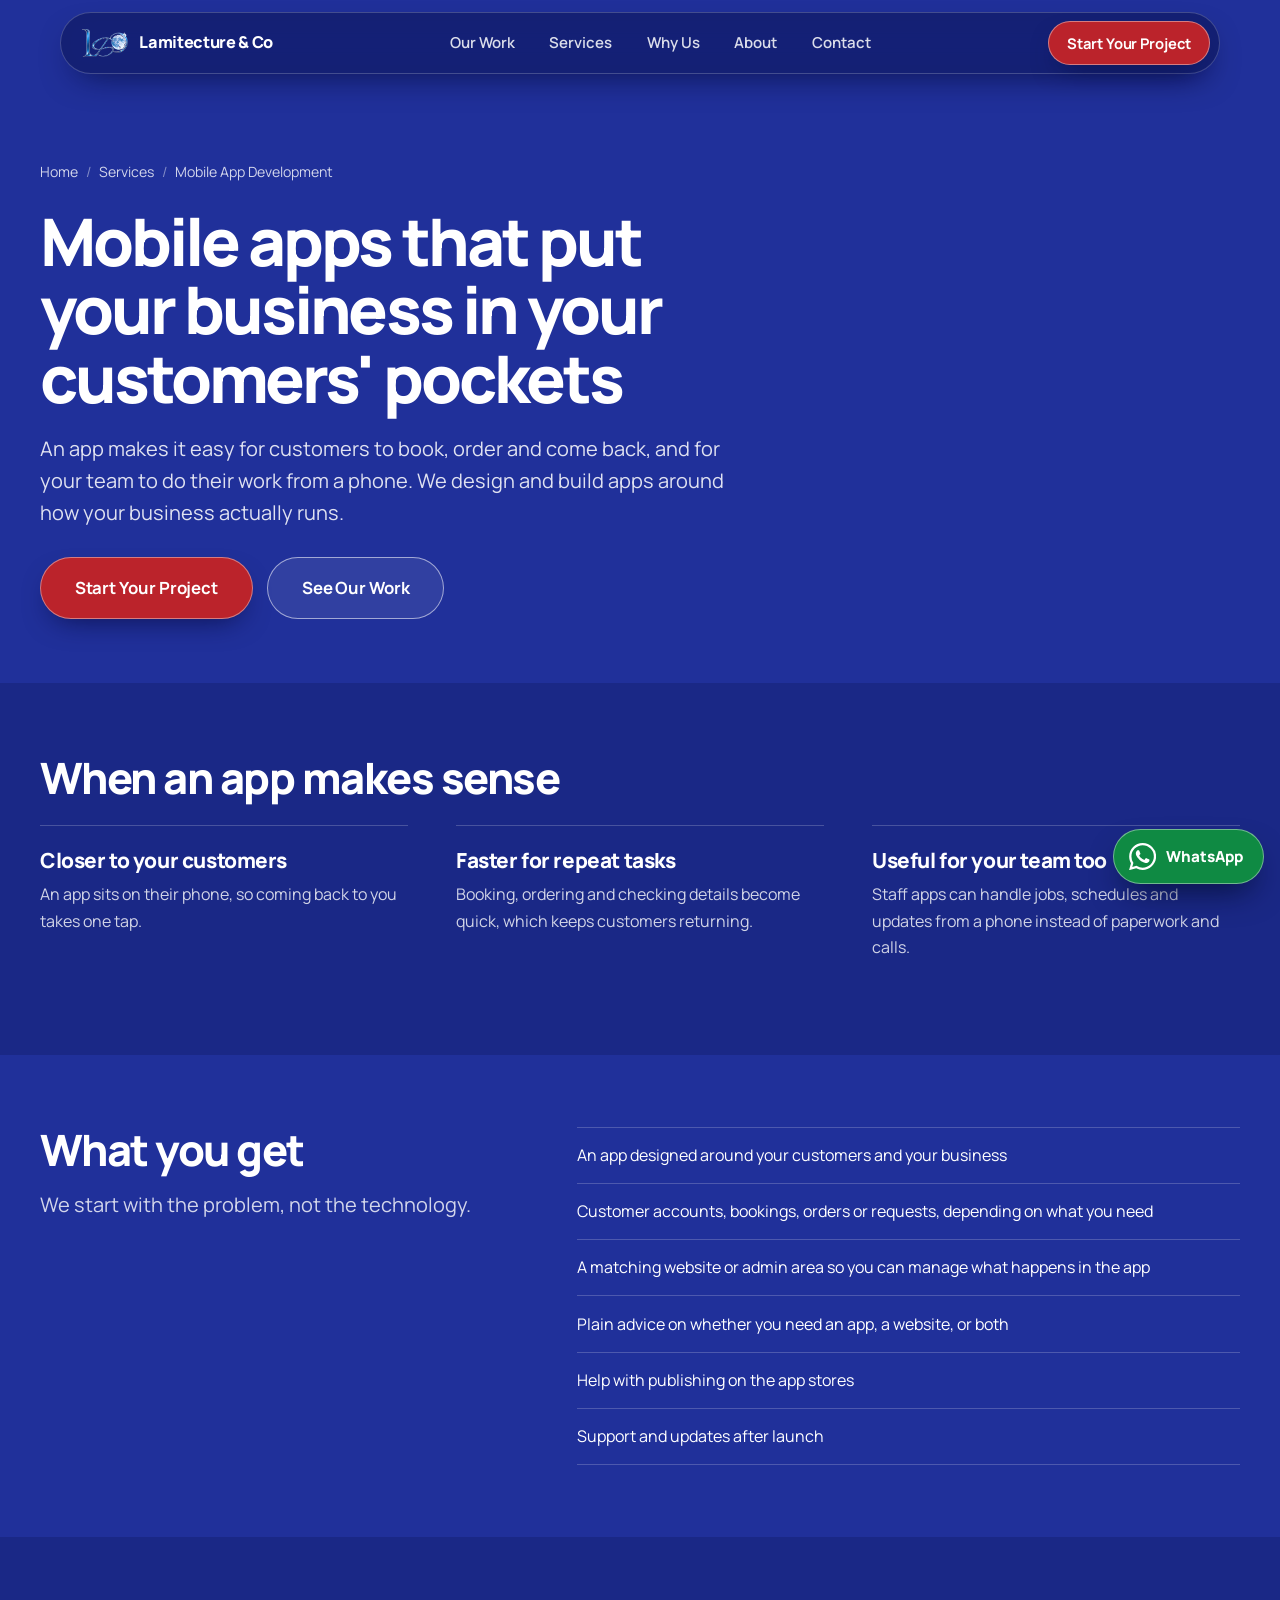
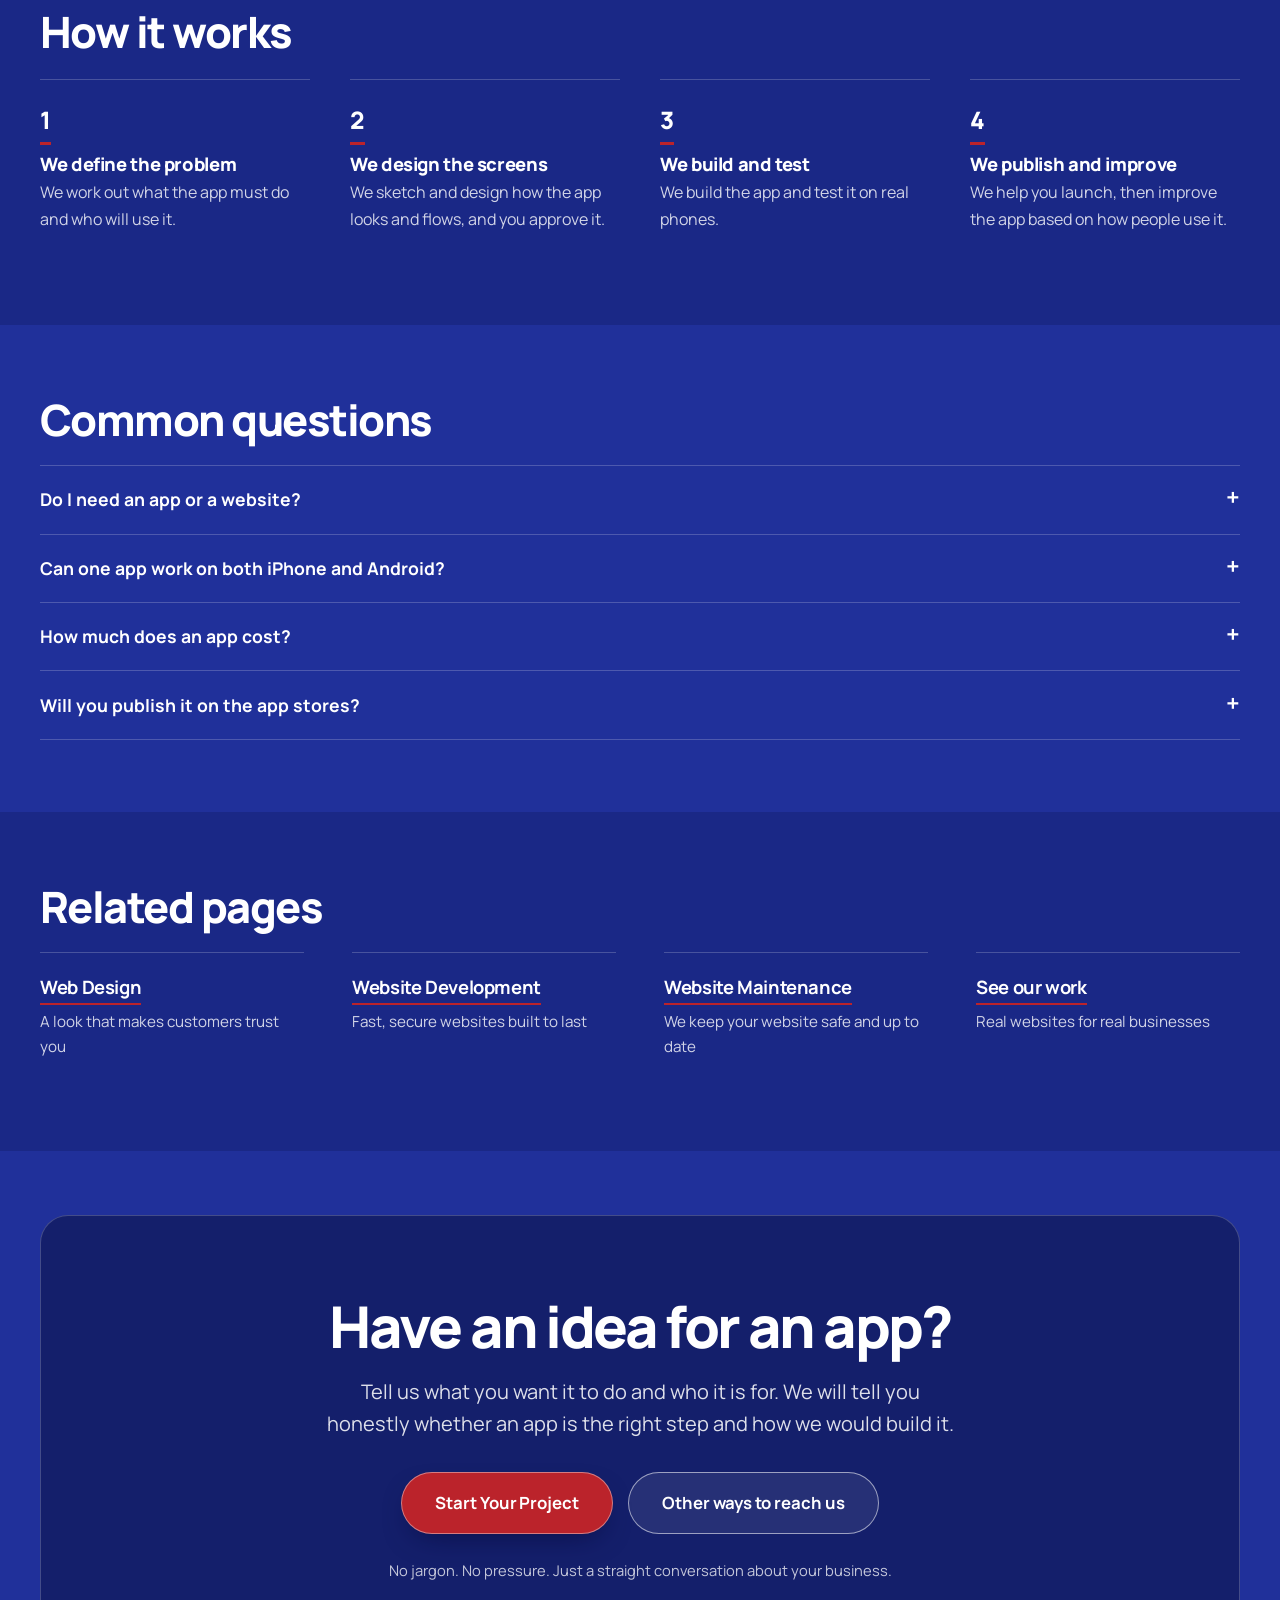
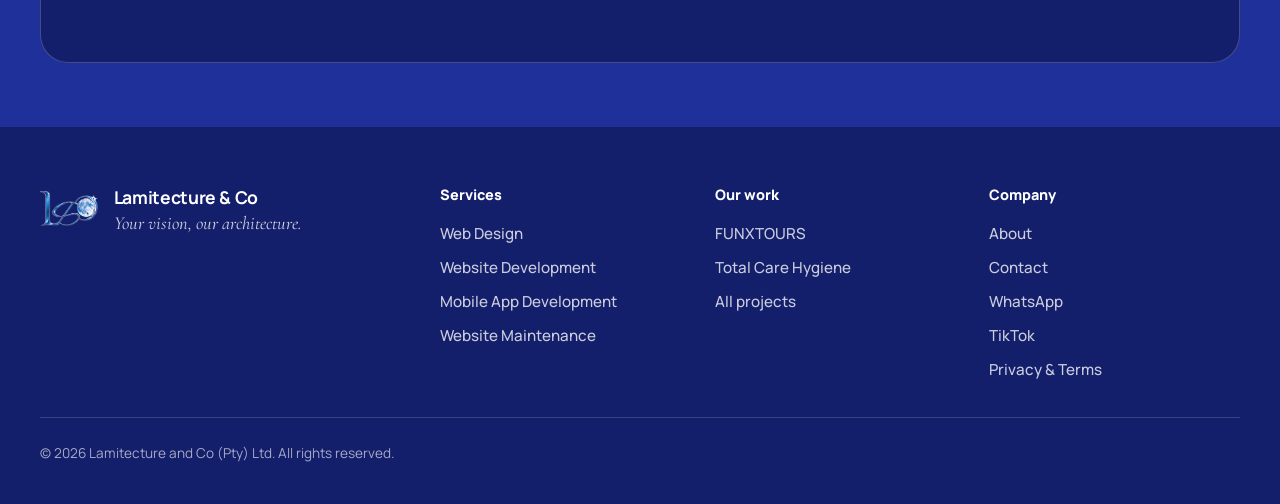
==== services/mobile-app-development/index.html @ 2bd648cc "Add files via upload" ====
<!DOCTYPE html>
<html lang="en-ZA">
<head>
<meta charset="UTF-8">
<meta name="viewport" content="width=device-width, initial-scale=1, viewport-fit=cover">
<title>Mobile App Development in South Africa | Lamitecture &amp; Co</title>
<meta name="description" content="Mobile app development for South African businesses. Apps for bookings, orders, customer accounts and staff tools, built around your business.">
<link rel="canonical" href="https://lamitecture.co.za/services/mobile-app-development/">
<meta name="theme-color" content="#20309A">
<meta property="og:type" content="website">
<meta property="og:site_name" content="Lamitecture &amp; Co">
<meta property="og:locale" content="en_ZA">
<meta property="og:title" content="Mobile App Development in South Africa | Lamitecture &amp; Co">
<meta property="og:description" content="Mobile app development for South African businesses. Apps for bookings, orders, customer accounts and staff tools, built around your business.">
<meta property="og:url" content="https://lamitecture.co.za/services/mobile-app-development/">
<meta property="og:image" content="https://lamitecture.co.za/assets/img/og.jpg">
<meta property="og:image:width" content="1200">
<meta property="og:image:height" content="630">
<meta name="twitter:card" content="summary_large_image">
<meta name="twitter:title" content="Mobile App Development in South Africa | Lamitecture &amp; Co">
<meta name="twitter:description" content="Mobile app development for South African businesses. Apps for bookings, orders, customer accounts and staff tools, built around your business.">
<meta name="twitter:image" content="https://lamitecture.co.za/assets/img/og.jpg">
<link rel="icon" href="/favicon.ico">
<link rel="icon" type="image/png" sizes="32x32" href="/assets/img/icons/favicon-32x32.png">
<link rel="icon" type="image/png" sizes="16x16" href="/assets/img/icons/favicon-16x16.png">
<link rel="apple-touch-icon" sizes="180x180" href="/assets/img/icons/apple-touch-icon.png">
<link rel="preconnect" href="https://fonts.googleapis.com">
<link rel="preconnect" href="https://fonts.gstatic.com" crossorigin>
<link href="https://fonts.googleapis.com/css2?family=Manrope:wght@400;500;600;700;800&family=Cormorant+Garamond:ital,wght@1,500;1,600&display=swap" rel="stylesheet">
<link rel="stylesheet" href="/assets/css/main.css">
<link rel="stylesheet" href="/assets/css/home.css">
<link rel="stylesheet" href="/assets/css/mockups.css">
<link rel="stylesheet" href="/assets/css/pages.css">
<script type="application/ld+json">
{
  "@context": "https://schema.org",
  "@graph": [
    {
      "@type": "Service",
      "name": "Mobile App Development",
      "serviceType": "Mobile App Development",
      "description": "Mobile app development for South African businesses. Apps for bookings, orders, customer accounts and staff tools, built around your business.",
      "provider": {
        "@type": "ProfessionalService",
        "name": "Lamitecture & Co",
        "url": "https://lamitecture.co.za/"
      },
      "areaServed": {
        "@type": "Country",
        "name": "South Africa"
      },
      "url": "https://lamitecture.co.za/services/mobile-app-development/"
    },
    {
      "@type": "BreadcrumbList",
      "itemListElement": [
        {
          "@type": "ListItem",
          "position": 1,
          "name": "Home",
          "item": "https://lamitecture.co.za/"
        },
        {
          "@type": "ListItem",
          "position": 2,
          "name": "Services",
          "item": "https://lamitecture.co.za/#services"
        },
        {
          "@type": "ListItem",
          "position": 3,
          "name": "Mobile App Development",
          "item": "https://lamitecture.co.za/services/mobile-app-development/"
        }
      ]
    }
  ]
}
</script>
</head>
<body>
<a class="skip" href="#main">Skip to content</a>
<header class="nav" id="nav">
  <a class="brand" href="/" aria-label="Lamitecture &amp; Co, home">
    <img src="/assets/img/logo-mark-96.png" alt="" width="46" height="28">
    <span>Lamitecture &amp; Co</span>
  </a>
  <nav class="nav-links" aria-label="Main">
    <a href="/#work">Our Work</a>
    <a href="/#services">Services</a>
    <a href="/#why">Why Us</a>
    <a href="/#about">About</a>
    <a href="/#contact">Contact</a>
  </nav>
  <a class="btn btn-red btn-sm nav-cta" href="/#contact">Start Your Project</a>
  <button class="burger" id="burger" type="button" aria-label="Open menu" aria-expanded="false" aria-controls="menu"><span></span><span></span></button>
  <div class="menu" id="menu">
    <a href="/#work">Our Work</a>
    <a href="/#services">Services</a>
    <a href="/#why">Why Us</a>
    <a href="/#about">About</a>
    <a href="/#contact">Contact</a>
    <a class="btn btn-red" href="/#contact">Start Your Project</a>
  </div>
</header>
<main id="main">
<section class="phero">
  <div class="wrap">
    <nav class="crumbs" aria-label="Breadcrumb"><ol><li><a href="/">Home</a></li><li><a href="/#services">Services</a></li><li aria-current="page">Mobile App Development</li></ol></nav>
    <h1>Mobile apps that put your business in your customers' pockets</h1>
    <p class="lede">An app makes it easy for customers to book, order and come back, and for your team to do their work from a phone. We design and build apps around how your business actually runs.</p>
    <div class="phero-cta">
      <a class="btn btn-red btn-lg" href="mailto:info@lamitecture.co.za?subject=Start%20a%20project%20with%20Lamitecture%20%26%20Co&amp;body=Hi%20Lamitecture%20%26%20Co%2C%0A%0AMy%20business%20is%3A%0A%0AWhat%20I%20need%3A%0A%0A">Start Your Project</a>
      <a class="btn btn-glass btn-lg" href="/#work">See Our Work</a>
    </div>
    
  </div>
</section>

<section class="psec" aria-labelledby="why-title">
  <div class="wrap">
    <h2 id="why-title">When an app makes sense</h2>
    <div class="pgrid3"><div class="pcard"><h3>Closer to your customers</h3><p>An app sits on their phone, so coming back to you takes one tap.</p></div><div class="pcard"><h3>Faster for repeat tasks</h3><p>Booking, ordering and checking details become quick, which keeps customers returning.</p></div><div class="pcard"><h3>Useful for your team too</h3><p>Staff apps can handle jobs, schedules and updates from a phone instead of paperwork and calls.</p></div></div>
  </div>
</section>

<section class="psec" aria-labelledby="get-title">
  <div class="wrap split">
    <div>
      <h2 id="get-title">What you get</h2>
      <p class="lede">We start with the problem, not the technology.</p>
    </div>
    <ul class="checks"><li>An app designed around your customers and your business</li><li>Customer accounts, bookings, orders or requests, depending on what you need</li><li>A matching website or admin area so you can manage what happens in the app</li><li>Plain advice on whether you need an app, a website, or both</li><li>Help with publishing on the app stores</li><li>Support and updates after launch</li></ul>
  </div>
</section>

<section class="psec" aria-labelledby="steps-title">
  <div class="wrap">
    <h2 id="steps-title">How it works</h2>
    <ol class="steps"><li><h3>We define the problem</h3><p>We work out what the app must do and who will use it.</p></li><li><h3>We design the screens</h3><p>We sketch and design how the app looks and flows, and you approve it.</p></li><li><h3>We build and test</h3><p>We build the app and test it on real phones.</p></li><li><h3>We publish and improve</h3><p>We help you launch, then improve the app based on how people use it.</p></li></ol>
  </div>
</section>

<section class="psec" aria-labelledby="faq-title">
  <div class="wrap">
    <h2 id="faq-title">Common questions</h2>
    <div class="faq"><details><summary>Do I need an app or a website?</summary><p>Many businesses do very well with a website alone. An app makes sense when customers use you often, such as booking or ordering, or when your team needs a tool in their hands. We will tell you honestly which one you need.</p></details><details><summary>Can one app work on both iPhone and Android?</summary><p>In many cases yes. We recommend the best approach for your situation before we start.</p></details><details><summary>How much does an app cost?</summary><p>It depends on what the app does. We give you a clear quote after we understand your idea, and we can start with a smaller first version.</p></details><details><summary>Will you publish it on the app stores?</summary><p>We guide you through it. Store accounts and review rules take some care, and we help you through each step.</p></details></div>
  </div>
</section>
<section class="psec" aria-labelledby="related-title">
  <div class="wrap">
    <h2 id="related-title">Related pages</h2>
    <div class="related"><a href="/services/web-design/"><strong>Web Design</strong><span>A look that makes customers trust you</span></a><a href="/services/website-development/"><strong>Website Development</strong><span>Fast, secure websites built to last</span></a><a href="/services/website-maintenance/"><strong>Website Maintenance</strong><span>We keep your website safe and up to date</span></a><a href="/#work"><strong>See our work</strong><span>Real websites for real businesses</span></a></div>
  </div>
</section>
<section class="section cta" aria-labelledby="cta-title">
  <div class="wrap">
    <div class="cta-panel">
      <h2 id="cta-title">Have an idea for an app?</h2>
      <p class="lede">Tell us what you want it to do and who it is for. We will tell you honestly whether an app is the right step and how we would build it.</p>
      <div class="cta-buttons">
        <a class="btn btn-red btn-lg" href="mailto:info@lamitecture.co.za?subject=Start%20a%20project%20with%20Lamitecture%20%26%20Co&amp;body=Hi%20Lamitecture%20%26%20Co%2C%0A%0AMy%20business%20is%3A%0A%0AWhat%20I%20need%3A%0A%0A">Start Your Project</a>
        <a class="btn btn-glass btn-lg" href="/#contact">Other ways to reach us</a>
      </div>
      <p class="cta-note">No jargon. No pressure. Just a straight conversation about your business.</p>
    </div>
  </div>
</section>
</main>
<footer class="footer">
  <div class="wrap footer-grid">
    <div class="footer-brand">
      <img src="/assets/img/logo-mark-96.png" alt="" width="58" height="35">
      <div>
        <strong>Lamitecture &amp; Co</strong>
        <p>Your vision, our architecture.</p>
      </div>
    </div>
    <nav class="footer-col" aria-label="Services">
      <p class="footer-h">Services</p>
      <a href="/services/web-design/">Web Design</a>
      <a href="/services/website-development/">Website Development</a>
      <a href="/services/mobile-app-development/">Mobile App Development</a>
      <a href="/services/website-maintenance/">Website Maintenance</a>
    </nav>
    <nav class="footer-col" aria-label="Our work">
      <p class="footer-h">Our work</p>
      <a href="/work/funxtours/">FUNXTOURS</a>
      <a href="/work/total-care-hygiene/">Total Care Hygiene</a>
      <a href="/#work">All projects</a>
    </nav>
    <nav class="footer-col" aria-label="Company">
      <p class="footer-h">Company</p>
      <a href="/#about">About</a>
      <a href="/#contact">Contact</a>
      <a href="https://wa.me/HonestMakhubela" target="_blank" rel="noopener noreferrer">WhatsApp</a>
      <a href="https://www.tiktok.com/@lamitectureandco" target="_blank" rel="noopener noreferrer">TikTok</a>
      <a href="/legal.html">Privacy &amp; Terms</a>
    </nav>
    <p class="footer-legal">&copy; <span id="year">2026</span> Lamitecture and Co (Pty) Ltd. All rights reserved.</p>
  </div>
</footer>
<a class="wa-float" href="https://wa.me/HonestMakhubela" target="_blank" rel="noopener noreferrer" aria-label="Chat with us on WhatsApp (opens in a new tab)"><svg viewBox="0 0 24 24" aria-hidden="true" focusable="false"><path d="M17.472 14.382c-.297-.149-1.758-.867-2.03-.967-.273-.099-.471-.148-.67.15-.197.297-.767.966-.94 1.164-.173.199-.347.223-.644.075-.297-.15-1.255-.463-2.39-1.475-.883-.788-1.48-1.761-1.653-2.059-.173-.297-.018-.458.13-.606.134-.133.298-.347.446-.52.149-.174.198-.298.298-.497.099-.198.05-.371-.025-.52-.075-.149-.669-1.612-.916-2.207-.242-.579-.487-.5-.669-.51-.173-.008-.371-.01-.57-.01-.198 0-.52.074-.792.372-.272.297-1.04 1.016-1.04 2.479 0 1.462 1.065 2.875 1.213 3.074.149.198 2.096 3.2 5.077 4.487.709.306 1.262.489 1.694.625.712.227 1.36.195 1.871.118.571-.085 1.758-.719 2.006-1.413.248-.694.248-1.289.173-1.413-.074-.124-.272-.198-.57-.347m-5.421 7.403h-.004a9.87 9.87 0 01-5.031-1.378l-.361-.214-3.741.982.998-3.648-.235-.374a9.86 9.86 0 01-1.51-5.26c.001-5.45 4.436-9.884 9.888-9.884 2.64 0 5.122 1.03 6.988 2.898a9.825 9.825 0 012.893 6.994c-.003 5.45-4.437 9.884-9.885 9.884m8.413-18.297A11.815 11.815 0 0012.05 0C5.495 0 .16 5.335.157 11.892c0 2.096.547 4.142 1.588 5.945L.057 24l6.305-1.654a11.882 11.882 0 005.683 1.448h.005c6.554 0 11.89-5.335 11.893-11.893a11.821 11.821 0 00-3.48-8.413Z"/></svg><span>WhatsApp</span></a>
<script src="/assets/js/main.js" defer></script>
</body>
</html>
---- assets/css/main.css ----
/* ==========================================================
   Lamitecture & Co  |  global styles
   Palette: royal blue background, white text, tomato red accent
   Tokens, base, navigation, buttons, footer, WhatsApp button
   ========================================================== */
:root{
  --royal:#20309A;
  --royal-2:#2d41b8;
  --royal-deep:#141f6b;
  --royal-ink:#0c1347;
  --bg:#20309A;
  --bg-2:#1a2886;
  --card:rgba(255,255,255,.08);
  --card-2:rgba(255,255,255,.13);
  --tomato:#BB232B;
  --tomato-deep:#98191f;
  --white:#ffffff;
  --text:#ffffff;
  --muted:rgba(255,255,255,.8);
  --line:rgba(255,255,255,.2);
  --line-2:rgba(255,255,255,.4);
  --on-blue:rgba(255,255,255,.86);
  --whatsapp:#0f8a43;
  --font:'Manrope',system-ui,-apple-system,'Segoe UI',Roboto,'Helvetica Neue',Arial,sans-serif;
  --serif:'Cormorant Garamond',Georgia,'Times New Roman',serif;
  --ease:cubic-bezier(.2,.7,.2,1);
  --sy:0;
  --tilt:0;
}

*,*::before,*::after{box-sizing:border-box;margin:0;padding:0}
html{scroll-behavior:smooth;-webkit-text-size-adjust:100%;scroll-padding-top:5.5rem;background:var(--bg)}
body{
  font-family:var(--font);
  font-size:1rem;
  line-height:1.65;
  color:var(--text);
  background:var(--bg);
  -webkit-font-smoothing:antialiased;
  -moz-osx-font-smoothing:grayscale;
  overflow-x:hidden;
  min-height:100vh;
}
img,svg{display:block;max-width:100%}
a{color:inherit;text-decoration:none}
ul{list-style:none}
button{font:inherit;color:inherit;background:none;border:0;cursor:pointer}
::selection{background:var(--tomato);color:#fff}

:focus-visible{outline:3px solid #fff;outline-offset:3px;border-radius:6px}

.wrap{width:min(1200px,calc(100% - 2.5rem));margin-inline:auto}
.visually-hidden{position:absolute!important;width:1px;height:1px;overflow:hidden;clip:rect(0 0 0 0);white-space:nowrap}
.skip{position:fixed;left:1rem;top:-4rem;z-index:100;background:#fff;color:var(--royal);padding:.7rem 1.1rem;border-radius:999px;font-weight:700;transition:top .2s}
.skip:focus{top:1rem}

/* ---------- type ---------- */
h1,h2,h3{font-weight:800;letter-spacing:-.035em;line-height:1.06;color:#fff}
h2{font-size:clamp(2rem,4.8vw,3.5rem)}
h3{font-size:1.3rem;letter-spacing:-.02em;line-height:1.2}
.lede{color:var(--muted);font-size:clamp(1.05rem,1.6vw,1.25rem);line-height:1.6}

/* ---------- buttons ---------- */
.btn{
  display:inline-flex;align-items:center;justify-content:center;gap:.6rem;
  min-height:3.1rem;padding:.85rem 1.7rem;
  border-radius:999px;font-weight:700;font-size:1rem;letter-spacing:-.005em;
  white-space:nowrap;border:1.5px solid transparent;
  transition:transform .3s var(--ease),box-shadow .3s var(--ease),background .3s,border-color .3s,color .3s;
}
.btn svg{width:1.05em;height:1.05em;stroke:currentColor;fill:none;stroke-width:2;stroke-linecap:round;stroke-linejoin:round}
/* the one action we want: tomato red, with a light edge so it stands out on blue */
.btn-red{background:var(--tomato);color:#fff;border-color:rgba(255,255,255,.4);box-shadow:0 12px 28px -12px rgba(6,10,60,.8)}
.btn-red:hover{background:var(--tomato-deep);border-color:#fff;transform:translateY(-2px);box-shadow:0 18px 34px -12px rgba(6,10,60,.9)}
/* white buttons */
.btn-blue,.btn-light{background:#fff;color:var(--royal);box-shadow:0 12px 28px -14px rgba(6,10,60,.8)}
.btn-blue:hover,.btn-light:hover{background:#e9edff;transform:translateY(-2px);box-shadow:0 18px 34px -14px rgba(6,10,60,.9)}
/* outline */
.btn-glass{background:rgba(255,255,255,.08);border-color:rgba(255,255,255,.55);color:#fff}
.btn-glass:hover{transform:translateY(-2px);background:rgba(255,255,255,.18);border-color:#fff}
.btn-sm{min-height:2.55rem;padding:.55rem 1.15rem;font-size:.92rem}
.btn-lg{min-height:3.5rem;padding:1rem 2.1rem;font-size:1.05rem}

/* ---------- navigation ---------- */
.nav{
  position:fixed;top:.75rem;left:50%;transform:translateX(-50%);z-index:60;
  width:min(1160px,calc(100% - 1.25rem));
  display:flex;align-items:center;justify-content:space-between;gap:1rem;
  padding:.45rem .5rem .45rem 1rem;
  border-radius:999px;
  background:rgba(20,31,107,.88);
  border:1px solid var(--line);
  -webkit-backdrop-filter:blur(16px) saturate(140%);backdrop-filter:blur(16px) saturate(140%);
  box-shadow:0 14px 34px -16px rgba(4,8,50,.85);
  transition:background .35s,border-color .35s;
}
.nav.scrolled{background:rgba(12,19,71,.95);border-color:var(--line-2)}
.brand{display:flex;align-items:center;gap:.7rem;font-weight:800;letter-spacing:-.02em;font-size:1.02rem;white-space:nowrap;color:#fff}
.brand img{height:28px;width:auto}
.nav-links{display:none}
.nav-cta{display:none}

.burger{width:2.7rem;height:2.7rem;border-radius:999px;position:relative;background:var(--card-2);border:1px solid var(--line)}
.burger span{position:absolute;left:.95rem;right:.95rem;height:2px;border-radius:2px;background:#fff;transition:transform .3s var(--ease),top .3s var(--ease)}
.burger span:nth-child(1){top:1.05rem}
.burger span:nth-child(2){top:1.58rem}
.burger[aria-expanded="true"] span:nth-child(1){top:1.32rem;transform:rotate(45deg)}
.burger[aria-expanded="true"] span:nth-child(2){top:1.32rem;transform:rotate(-45deg)}

.menu{
  position:absolute;top:calc(100% + .6rem);left:0;right:0;
  display:flex;flex-direction:column;gap:.25rem;padding:.75rem;
  border-radius:28px;
  background:rgba(12,19,71,.97);
  border:1px solid var(--line-2);
  box-shadow:0 24px 50px -18px rgba(4,8,50,.9);
  opacity:0;visibility:hidden;transform:translateY(-8px) scale(.98);
  transition:opacity .25s,transform .3s var(--ease),visibility .25s;
}
.menu.open{opacity:1;visibility:visible;transform:none}
.menu a:not(.btn){padding:.95rem 1.1rem;border-radius:16px;font-weight:600;font-size:1.05rem;color:#fff}
.menu a:not(.btn):hover{background:var(--card-2)}
.menu .btn{margin-top:.4rem}

@media (min-width:900px){
  .nav{padding:.5rem .55rem .5rem 1.3rem}
  .nav-links{display:flex;gap:.25rem;align-items:center}
  .nav-links a{padding:.5rem .95rem;border-radius:999px;font-weight:600;font-size:.94rem;color:rgba(255,255,255,.85);transition:color .2s,background .2s}
  .nav-links a:hover{color:#fff;background:var(--card-2)}
  .nav-cta{display:inline-flex}
  .burger,.menu{display:none}
}

/* ---------- footer ---------- */
.footer{padding:3.5rem 0 2.5rem;background:var(--royal-deep);color:#fff}
.footer-grid{display:grid;gap:2.2rem 1.5rem;grid-template-columns:1fr 1fr}
.footer-brand{grid-column:1 / -1;display:flex;align-items:center;gap:1rem}
.footer-brand img{height:35px;width:auto}
.footer-brand strong{display:block;font-size:1.1rem;letter-spacing:-.02em;color:#fff}
.footer-brand p{color:rgba(255,255,255,.8);font-family:var(--serif);font-style:italic;font-size:1.15rem;line-height:1.2}
.footer-col{display:flex;flex-direction:column;gap:.55rem}
.footer-h{font-weight:800;font-size:.9rem;color:#fff;margin-bottom:.35rem}
.footer-col a{color:rgba(255,255,255,.78);font-size:.95rem;font-weight:500;transition:color .2s}
.footer-col a:hover{color:#fff;text-decoration:underline;text-decoration-color:var(--tomato);text-decoration-thickness:2px;text-underline-offset:4px}
.footer-legal{grid-column:1 / -1;color:rgba(255,255,255,.62);font-size:.85rem;padding-top:1.5rem;border-top:1px solid rgba(255,255,255,.16)}
@media (min-width:860px){
  .footer-grid{grid-template-columns:1.5fr 1fr 1fr 1fr;align-items:start}
  .footer-brand{grid-column:auto}
}

/* ---------- floating WhatsApp button ---------- */
.wa-float{
  position:fixed;right:1rem;bottom:1rem;z-index:70;
  display:inline-flex;align-items:center;gap:.6rem;
  padding:.8rem;border-radius:999px;
  background:var(--whatsapp);color:#fff;font-weight:800;font-size:.95rem;
  border:1.5px solid rgba(255,255,255,.4);
  box-shadow:0 16px 32px -10px rgba(2,10,40,.75);
  transition:transform .3s var(--ease),box-shadow .3s var(--ease);
}
.wa-float:hover{transform:translateY(-3px);box-shadow:0 22px 38px -10px rgba(2,10,40,.85)}
.wa-float svg{width:1.7rem;height:1.7rem;fill:currentColor}
.wa-float span{display:none}
@media (min-width:640px){
  .wa-float{padding:.8rem 1.25rem .8rem .95rem}
  .wa-float span{display:inline}
}

/* ---------- reduced motion ---------- */
@media (prefers-reduced-motion:reduce){
  html{scroll-behavior:auto}
  *,*::before,*::after{animation:none!important;transition:none!important}
}
---- assets/css/home.css ----
/* ==========================================================
   Lamitecture & Co  |  homepage
   Plain and simple: royal blue, white text, red for the main action
   ========================================================== */

.section{position:relative;padding-block:clamp(3.5rem,9vw,6.5rem)}
.section-head{max-width:46rem;margin:0 auto clamp(2rem,5vw,3.5rem);text-align:center}
.section-head h2{margin-bottom:1rem}

/* ---------- hero ---------- */
.hero{padding:clamp(8rem,14vw,11rem) 0 clamp(3.5rem,8vw,6rem);text-align:center}
.hero-inner{max-width:60rem}
.hero h1{font-size:clamp(2.5rem,7vw,5.2rem);line-height:1.02;letter-spacing:-.05em;text-wrap:balance}
.hero-sub{max-width:40rem;margin:1.5rem auto 0;font-size:clamp(1.08rem,1.9vw,1.35rem);color:var(--on-blue);line-height:1.55}
.hero-cta{display:flex;flex-wrap:wrap;gap:.9rem;justify-content:center;margin-top:2.2rem}
.hero-cta .btn{min-height:3.4rem;padding-inline:2rem}
.hero-note{margin-top:1.3rem;font-size:.93rem;color:rgba(255,255,255,.78)}

/* ---------- businesses we have worked with ---------- */
.trust{padding-block:clamp(2.5rem,6vw,4rem);border-block:1px solid var(--line)}
.trust-title{font-size:clamp(1.05rem,1.8vw,1.25rem);letter-spacing:-.01em;color:var(--muted);font-weight:700;text-align:center;margin-bottom:1.6rem}
.trust-grid{display:grid;gap:1rem;grid-template-columns:1fr;max-width:46rem;margin-inline:auto}
.trust-tile{display:flex;flex-direction:column;align-items:center;gap:.8rem;padding:1.5rem;border-radius:20px;text-align:center;border:1px solid var(--line)}
.trust-tile:hover{border-color:#fff}
.trust-meta{font-size:.9rem;color:var(--muted)}
.logo-plate{display:grid;place-items:center;height:7rem;min-width:13rem;padding:.8rem 1.8rem;border-radius:16px}
.logo-plate img{height:5.4rem;width:auto;max-width:100%}
.plate-fx{background:#000}
.plate-tc{background:#fff}
@media (min-width:640px){.trust-grid{grid-template-columns:repeat(2,1fr)}}

/* ---------- our work ---------- */
.work{background:var(--bg-2)}
.work-card{
  position:relative;display:grid;gap:1.5rem;
  padding:.8rem .8rem 1.6rem;margin-bottom:clamp(1.5rem,3.5vw,2.5rem);
  border-radius:24px;background:var(--card);border:1px solid var(--line);
}
.work-card:hover,.work-card:focus-within{border-color:#fff}
.work-text{padding:.6rem .9rem 0}
.work-text h3{font-size:clamp(1.8rem,3.2vw,2.7rem);letter-spacing:-.04em;margin-bottom:.9rem}
.work-text > p:not(.work-url){color:var(--muted);font-size:1.05rem;line-height:1.65;max-width:34rem}
.chips{display:flex;flex-wrap:wrap;gap:.5rem;margin:1.3rem 0 1.6rem}
.chips li{padding:.35rem .85rem;border-radius:999px;font-size:.84rem;font-weight:700;color:#fff;border:1px solid var(--line-2)}
.work-link{position:static;min-height:3.2rem;padding-inline:1.8rem}
.work-link:hover{transform:none}
/* the whole card is clickable, opening the site in a new tab */
.work-link::after{content:"";position:absolute;inset:0;border-radius:inherit;z-index:5}
.work-url{margin-top:1rem;font-size:.9rem;color:var(--muted);font-weight:600}
@media (min-width:980px){
  .work-card{grid-template-columns:1.55fr 1fr;align-items:center;gap:1.5rem;padding:1.1rem}
  .work-card-flip{grid-template-columns:1fr 1.55fr}
  .work-card-flip .work-shot{order:2}
  .work-text{padding:1rem 1.6rem 1rem 1.2rem}
}

/* ---------- services ---------- */
.services-grid{display:grid;gap:2.5rem}
.services-intro h2{margin-bottom:1rem}
.services-intro .btn{margin-top:1.6rem}
.svc-list{border-bottom:1px solid var(--line)}
.svc{padding:1.6rem 0;border-top:1px solid var(--line)}
.svc h3{margin-bottom:.4rem;font-size:1.4rem}
.svc p{color:var(--muted);max-width:34rem}
@media (min-width:960px){
  .services-grid{grid-template-columns:5fr 7fr;gap:5rem;align-items:start}
  .services-intro{position:sticky;top:7rem}
}

/* ---------- why us ---------- */
.why-feature{display:grid;gap:2rem;align-items:center;padding-bottom:3rem;border-bottom:1px solid var(--line)}
.why-feature h3{font-size:clamp(1.6rem,3vw,2.3rem);margin-bottom:.8rem}
.why-feature p{color:var(--muted);font-size:1.08rem;max-width:30rem}
.why-img{width:100%;height:auto;border-radius:14px;border:1px solid var(--line-2)}
.why-list{display:grid;gap:2rem;margin-top:2.5rem}
.why-list h3{font-size:1.3rem;margin-bottom:.5rem}
.why-list p{color:var(--muted)}
@media (min-width:860px){
  .why-feature{grid-template-columns:1fr 1.2fr;gap:4rem}
  .why-list{grid-template-columns:repeat(2,1fr);gap:2.5rem 4rem}
}

/* link under a service or feature, and the case study link on portfolio cards */
.svc-link,.work-more{font-weight:700;font-size:.95rem;color:#fff;border-bottom:2px solid var(--tomato);padding-bottom:.1rem}
.svc-link{display:inline-block;margin-top:.8rem}
.work-more{position:relative;z-index:6;display:inline-block;margin-top:.9rem}
.svc-link:hover,.work-more:hover{border-bottom-color:#fff}

/* ---------- about ---------- */
.about{background:var(--bg-2)}
.about-grid{display:grid;gap:2.5rem;align-items:center}
.about-logo{background:#fefefe;border-radius:20px;padding:1.5rem;max-width:24rem;width:100%;margin-inline:auto}
.about-logo img{width:100%;height:auto}
.about-lead{font-family:var(--serif);font-style:italic;font-weight:600;font-size:clamp(2rem,4.2vw,3.1rem);line-height:1.1;margin-bottom:1.6rem}
.about-copy p:not(.about-lead):not(.about-sign){color:var(--on-blue);font-size:1.08rem;line-height:1.75;margin-bottom:1.1rem;max-width:36rem}
.about-sign{margin-top:1.6rem;font-family:var(--serif);font-style:italic;font-size:1.5rem;color:#fff;display:inline-block;border-bottom:2px solid var(--tomato)}
@media (min-width:900px){.about-grid{grid-template-columns:5fr 6fr;gap:5rem}}

/* ---------- call to action ---------- */
.cta{padding-block:clamp(2rem,5vw,4rem)}
.cta-panel{text-align:center;padding:clamp(2.5rem,7vw,5rem) clamp(1.4rem,5vw,4rem);border-radius:28px;background:var(--royal-deep);border:1px solid var(--line)}
.cta-panel h2{max-width:46rem;margin:0 auto 1.2rem;font-size:clamp(2rem,5vw,3.6rem);letter-spacing:-.045em}
.cta-panel .lede{max-width:40rem;margin:0 auto 2rem;color:var(--on-blue)}
.cta-buttons{display:flex;flex-wrap:wrap;gap:.9rem;justify-content:center}
.cta-note{margin-top:1.5rem;font-size:.92rem;color:rgba(255,255,255,.75)}

/* ---------- contact ---------- */
.contact{padding-bottom:clamp(3.5rem,8vw,6rem);background:var(--bg-2)}
.contact-grid{display:grid;gap:1rem;grid-template-columns:1fr}
.contact-tile{display:flex;flex-direction:column;align-items:flex-start;gap:.3rem;padding:1.4rem 1.25rem;border-radius:20px;background:var(--card);border:1px solid var(--line)}
.contact-tile:hover{border-color:#fff}
.contact-tile h3{font-size:1.4rem}
.contact-value{color:#fff;font-weight:600;overflow-wrap:anywhere;font-size:.9rem}
.contact-action{margin-top:.9rem;font-weight:700;font-size:.95rem;color:#fff;border-bottom:2px solid var(--tomato);padding-bottom:.1rem}
@media (min-width:600px){.contact-grid{grid-template-columns:repeat(auto-fit,minmax(13rem,1fr))}}
---- assets/css/mockups.css ----
/* ==========================================================
   Lamitecture & Co  |  browser frames and website screenshots
   The address bar copies a modern desktop browser toolbar:
   three rounded islands on a near black strip.
   ========================================================== */
.browser{
  position:relative;overflow:hidden;container-type:inline-size;
  border-radius:18px;
  background:#030716;
  border:1px solid rgba(255,255,255,.25);
  box-shadow:0 36px 70px -28px rgba(2,8,50,.9);
}

/* the toolbar */
.bar{
  display:flex;gap:3px;padding:3px 3px 4px;background:#030716;
  font-family:'Segoe UI',system-ui,-apple-system,Roboto,'Helvetica Neue',Arial,sans-serif;
  user-select:none;
}
.bar i,.bar b{font-style:normal}
.bar svg{width:1.05rem;height:1.05rem;stroke:currentColor;fill:none;stroke-width:1.7;stroke-linecap:round;stroke-linejoin:round;flex:none}
.isl{display:flex;align-items:center;height:2.85rem;background:#2b324a;border-radius:.95rem}

/* island 1: arrows, address field, tools */
.isl-main{flex:1;min-width:0;padding:0 .5rem 0 .3rem}
.bnav{display:flex;align-items:center;flex:none}
.nb{display:grid;place-items:center;width:2rem;height:2rem;color:#dedfe3}
.nb.fwd{color:#64697b}
.url{
  position:relative;flex:1;min-width:0;display:flex;align-items:center;gap:.65rem;
  height:2.1rem;margin:0 .55rem 0 .3rem;padding:0 .85rem;
  border-radius:.6rem;background:#465077;color:#fff;
}
.url svg{width:.95rem;height:.95rem;stroke:#fff;stroke-width:1.9}
.url .u{white-space:nowrap;overflow:hidden;text-overflow:ellipsis;font-size:.86rem;font-weight:500;color:#fff;letter-spacing:.005em}
.url .sch{color:#b4c1cc;font-weight:400}
.tools{display:flex;align-items:center;flex:none}
.tb{display:grid;place-items:center;width:2rem;height:2rem;color:#ced1d2;border-radius:.55rem}
.tb.me{width:2.15rem;height:2.15rem;margin-left:.1rem;background:#3e476a}

/* island 2: the violet bar */
.isl-accent{flex:none;width:2.3rem;justify-content:center}
.isl-accent b{display:block;width:.42rem;height:1.6rem;border-radius:.3rem;background:#4f1fff;box-shadow:0 0 14px rgba(79,31,255,.55)}

/* island 3: AI */
.isl-ai{flex:none;gap:.4rem;padding:0 1.05rem 0 .95rem;color:#ced1d2;font-size:.9rem;font-weight:500}
.isl-ai svg{width:1.15rem;height:1.15rem}

/* make room on narrower frames */
@container (max-width:800px){ .t-edit,.t-cam{display:none} }
@container (max-width:660px){ .isl-ai,.t-play{display:none} }
@container (max-width:520px){ .tools,.isl-accent,.nb.fwd{display:none} .isl-main{padding-right:.35rem} .url .u{font-size:.8rem} }


/* the screenshot window */
.screen{position:relative;overflow:hidden;background:#fff}
.shot{display:block;width:100%;height:auto}
---- assets/css/pages.css ----
/* ==========================================================
   Lamitecture & Co  |  service pages and case studies
   Plain and simple: text, lines and real screenshots
   ========================================================== */

ol{list-style:none}

/* page top */
.phero{padding:clamp(7.5rem,13vw,10rem) 0 clamp(2.5rem,6vw,4rem)}
.crumbs ol{display:flex;flex-wrap:wrap;gap:.1rem .5rem;font-size:.88rem;color:rgba(255,255,255,.8);margin-bottom:1.5rem}
.crumbs li+li::before{content:"/";margin-right:.5rem;opacity:.55}
.crumbs a:hover{color:#fff;text-decoration:underline;text-underline-offset:3px}
.phero h1{font-size:clamp(2.2rem,5.4vw,4.1rem);line-height:1.04;letter-spacing:-.045em;max-width:20ch;text-wrap:balance}
.phero .lede{max-width:44rem;margin-top:1.3rem;color:var(--on-blue)}
.phero-cta{display:flex;flex-wrap:wrap;gap:.9rem;margin-top:1.8rem}

/* sections (every second one is a slightly deeper blue) */
.psec{padding-block:clamp(2.5rem,6vw,4.5rem)}
.psec:nth-of-type(even){background:var(--bg-2)}
.psec h2{font-size:clamp(1.8rem,3.6vw,2.7rem);margin-bottom:1rem}
.psec .lede{max-width:40rem}

/* three reasons: text between lines */
.pgrid3{display:grid;gap:0;grid-template-columns:1fr;margin-top:1.5rem}
.pcard{padding:1.4rem 0;border-top:1px solid var(--line)}
.pcard h3{font-size:1.3rem;margin-bottom:.5rem}
.pcard p{color:var(--muted);max-width:30rem}
@media (min-width:820px){.pgrid3{grid-template-columns:repeat(3,1fr);gap:3rem}}

/* two columns */
.split{display:grid;gap:1.5rem}
@media (min-width:900px){
  .split{grid-template-columns:5fr 7fr;gap:4rem;align-items:start}
  .split > :first-child{position:sticky;top:7rem}
}

/* plain lists */
.checks{border-bottom:1px solid var(--line)}
.checks li{padding:.95rem 0;border-top:1px solid var(--line);line-height:1.55}

/* steps */
.steps{counter-reset:step;display:grid;gap:0;margin-top:1.5rem}
.steps li{counter-increment:step;padding:1.3rem 0;border-top:1px solid var(--line)}
.steps li::before{content:counter(step);display:inline-block;margin-bottom:.5rem;padding-bottom:.1rem;font-weight:800;font-size:1.5rem;border-bottom:3px solid var(--tomato)}
.steps h3{font-size:1.15rem;margin-bottom:.3rem}
.steps p{color:var(--muted)}
@media (min-width:900px){.steps{grid-template-columns:repeat(4,1fr);gap:2.5rem}}

/* questions */
.faq{margin-top:1.4rem;border-bottom:1px solid var(--line)}
.faq details{border-top:1px solid var(--line);padding:1.2rem 0}
.faq summary{cursor:pointer;font-weight:700;font-size:1.1rem;list-style:none;display:flex;justify-content:space-between;gap:1rem}
.faq summary::-webkit-details-marker{display:none}
.faq summary::after{content:"+";font-size:1.5rem;line-height:1}
.faq details[open] summary::after{content:"x";font-size:1.2rem}
.faq p{color:var(--muted);margin-top:.8rem;max-width:46rem}

/* related pages */
.related{display:grid;gap:0;grid-template-columns:1fr;margin-top:1.4rem}
.related a{display:block;padding:1.2rem 0;border-top:1px solid var(--line)}
.related a:hover strong{border-bottom-color:#fff}
.related strong{display:inline-block;font-size:1.15rem;letter-spacing:-.02em;margin-bottom:.3rem;border-bottom:2px solid var(--tomato)}
.related span{display:block;color:var(--muted);font-size:.95rem}
@media (min-width:760px){.related{grid-template-columns:repeat(2,1fr);column-gap:3rem}}
@media (min-width:1000px){.related{grid-template-columns:repeat(4,1fr)}}

/* case study */
.cs-shot{max-width:1060px;margin:2.2rem auto 0}
.facts{display:grid;gap:0;margin-top:2.2rem;border-top:1px solid var(--line-2)}
.facts div{padding:1rem 0;border-bottom:1px solid var(--line)}
.facts dt{font-size:.8rem;color:rgba(255,255,255,.75);margin-bottom:.2rem}
.facts dd{font-weight:700}
.facts a{text-decoration:underline;text-decoration-color:var(--tomato);text-decoration-thickness:2px;text-underline-offset:3px}
@media (min-width:820px){.facts{grid-template-columns:repeat(4,1fr);gap:2rem}.facts div{border-bottom:0;padding:1.2rem 0}}
.cs-text p{color:var(--on-blue);font-size:1.08rem;line-height:1.75;max-width:40rem;margin-bottom:1.1rem}
.cs-links{display:flex;flex-wrap:wrap;gap:.9rem;margin-top:1.4rem}

/* page not found */
.lost{min-height:70vh;display:grid;place-items:center;text-align:center;padding:9rem 0 4rem}
.lost h1{font-size:clamp(2.4rem,6vw,4.5rem);margin-bottom:1rem}
.lost .hero-cta{margin-top:2rem;display:flex;gap:.9rem;justify-content:center;flex-wrap:wrap}
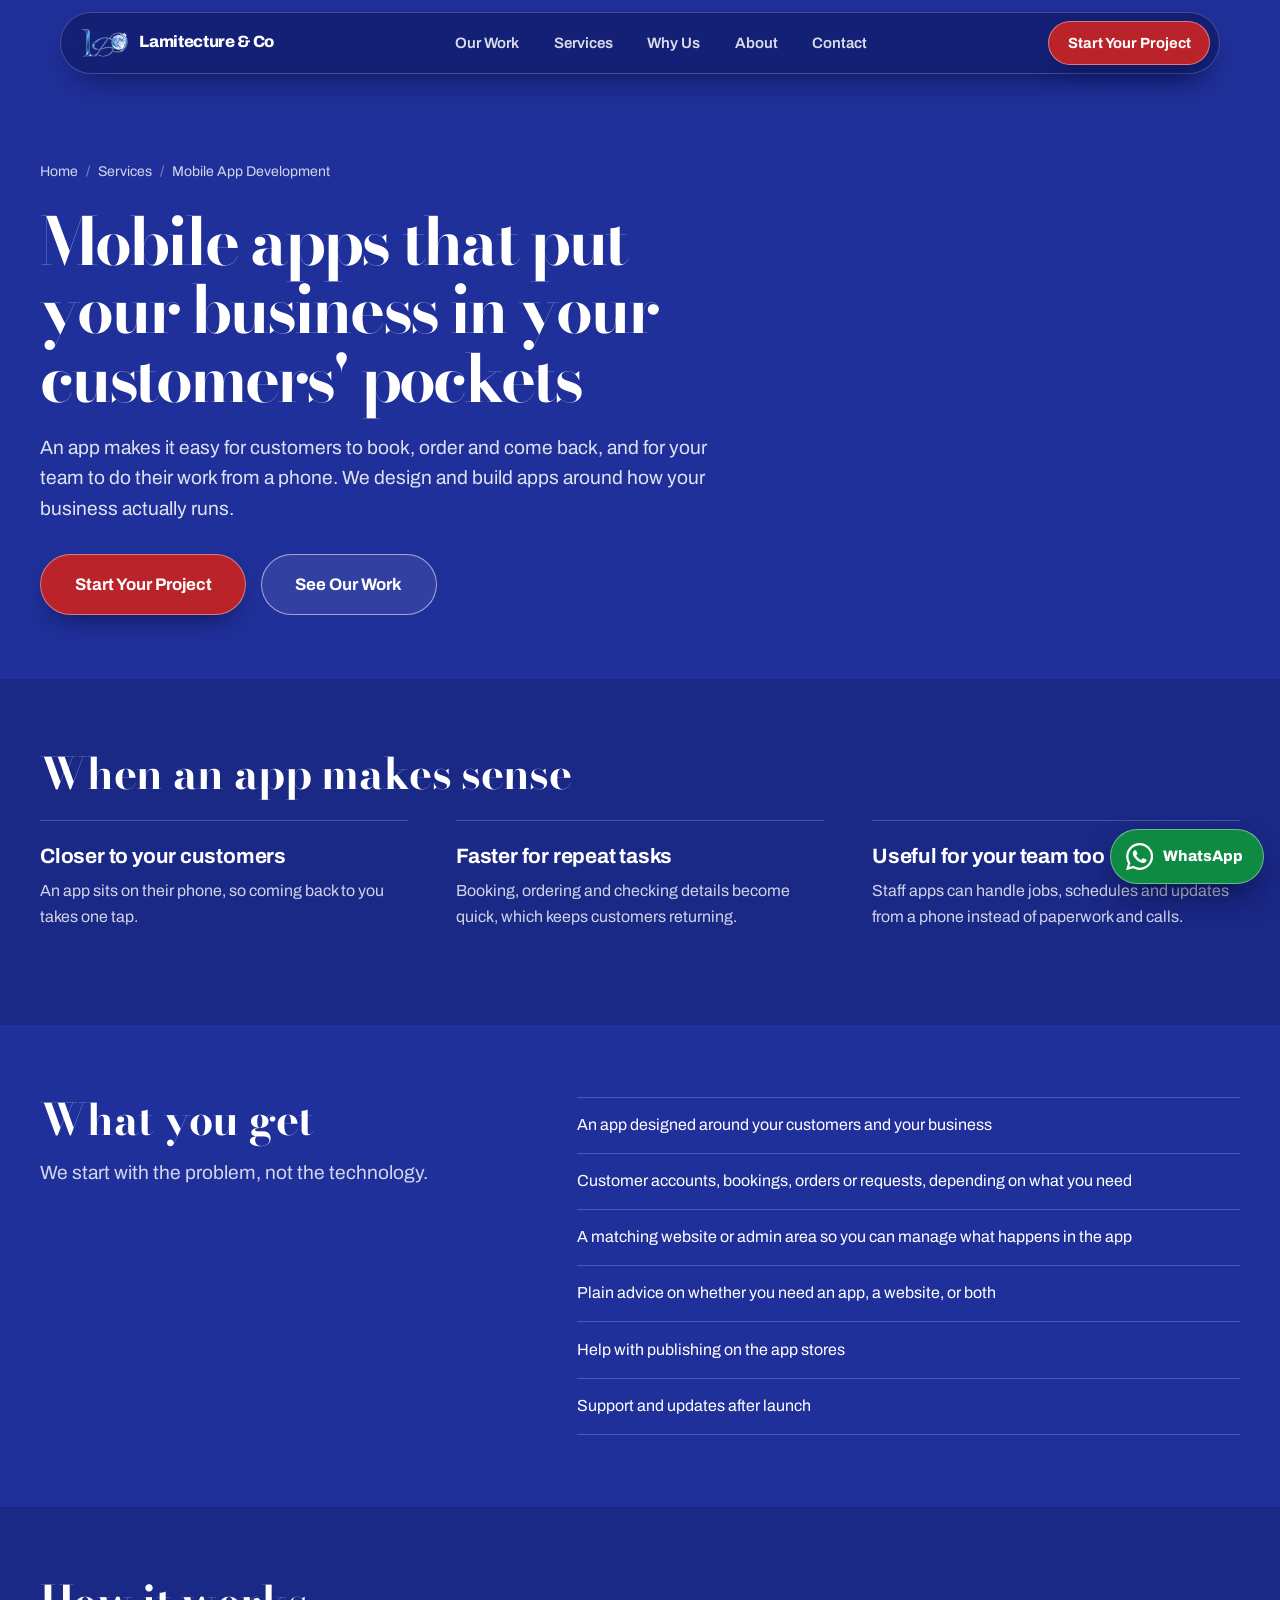
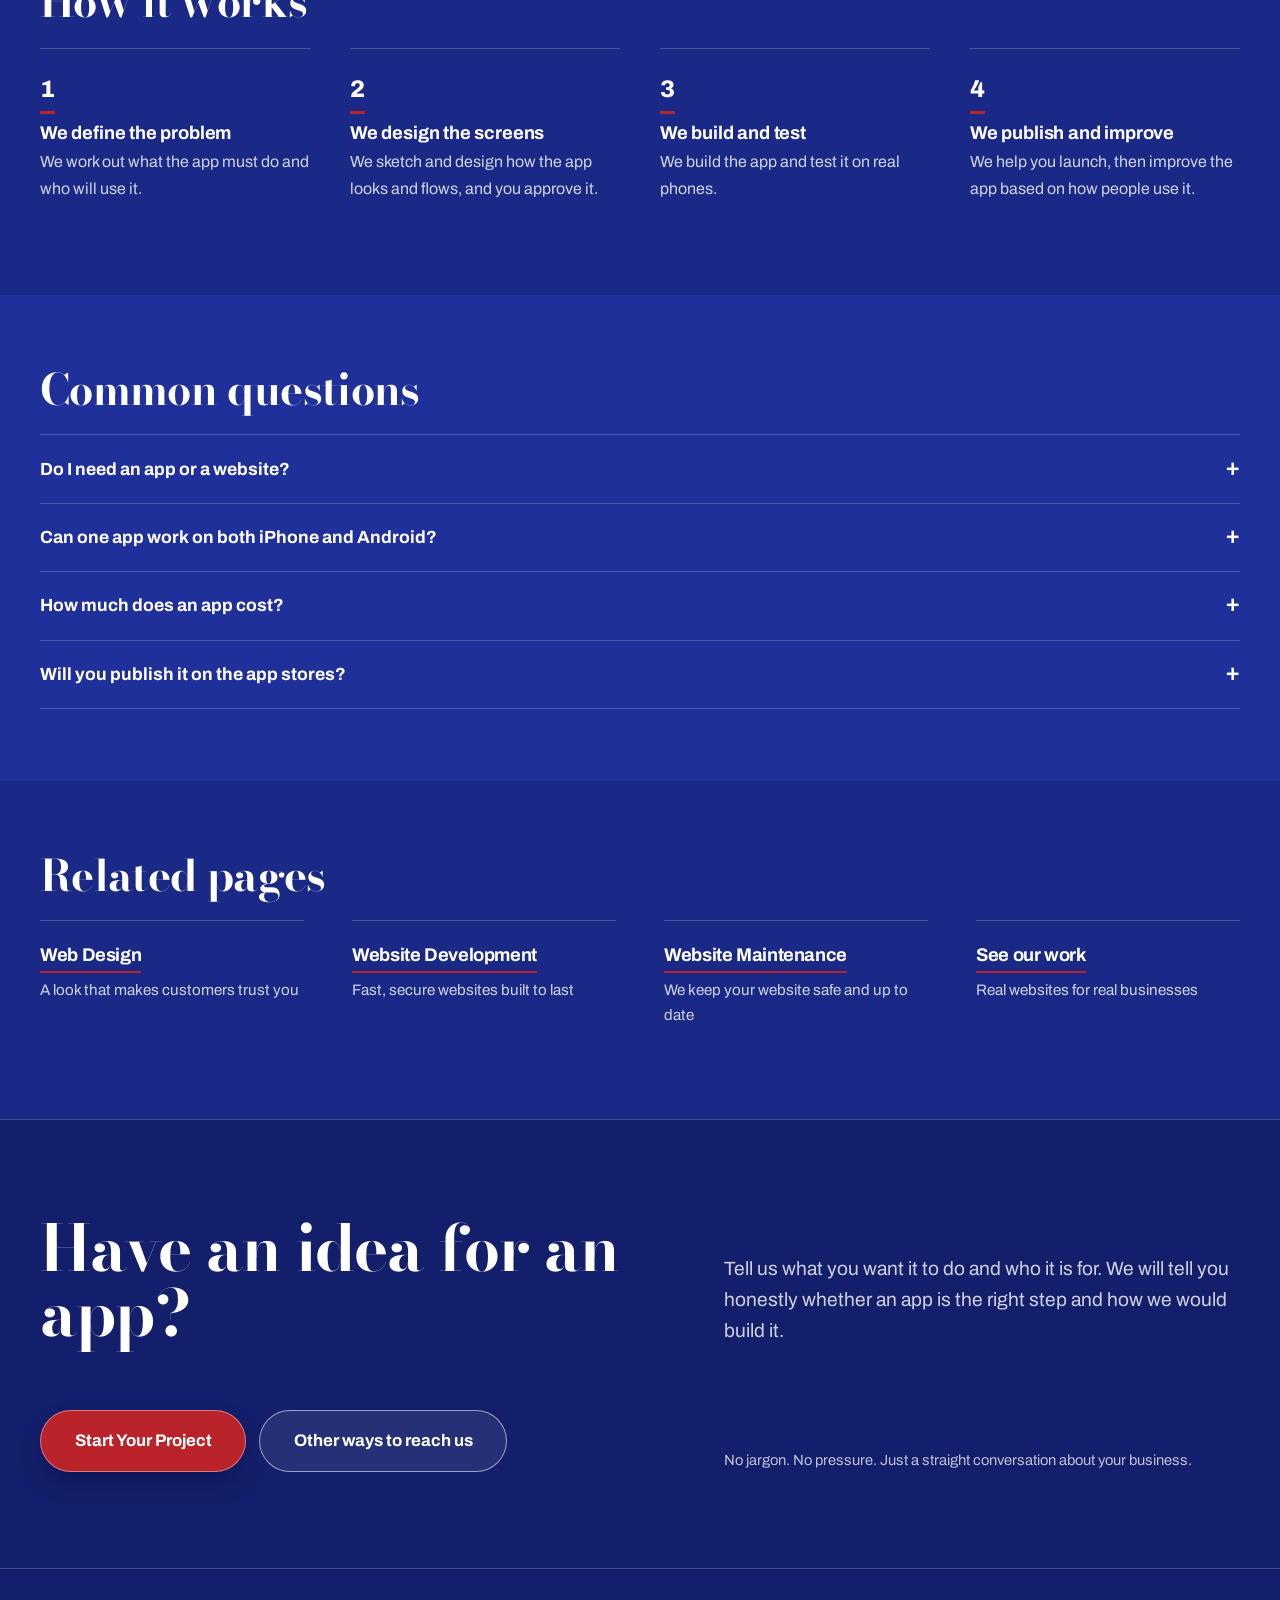
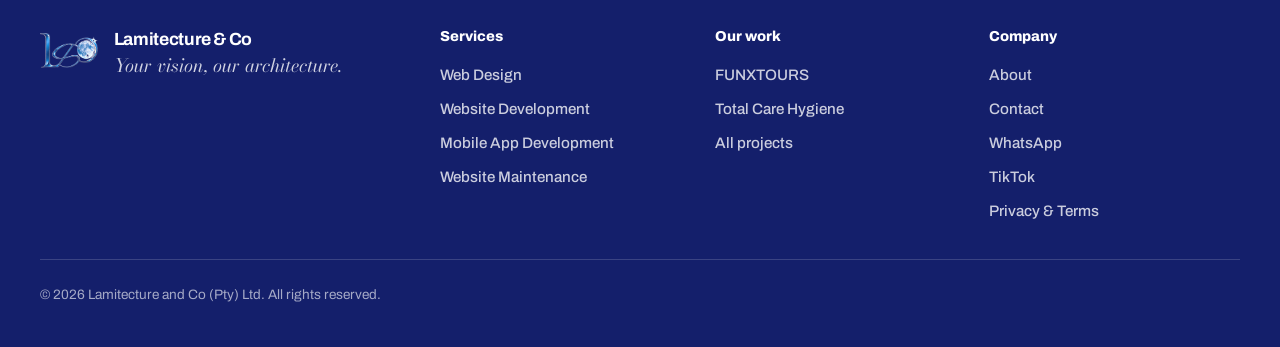
==== commit 2a68d6a3: "Add files via upload" ====
--- a/services/mobile-app-development/index.html
+++ b/services/mobile-app-development/index.html
@@ -26,7 +26,7 @@
 <link rel="apple-touch-icon" sizes="180x180" href="/assets/img/icons/apple-touch-icon.png">
 <link rel="preconnect" href="https://fonts.googleapis.com">
 <link rel="preconnect" href="https://fonts.gstatic.com" crossorigin>
-<link href="https://fonts.googleapis.com/css2?family=Manrope:wght@400;500;600;700;800&family=Cormorant+Garamond:ital,wght@1,500;1,600&display=swap" rel="stylesheet">
+<link href="https://fonts.googleapis.com/css2?family=Archivo:wght@400;500;600;700;800&family=Bodoni+Moda:ital,opsz,wght@0,6..96,500..800;1,6..96,500..700&display=swap" rel="stylesheet">
 <link rel="stylesheet" href="/assets/css/main.css">
 <link rel="stylesheet" href="/assets/css/home.css">
 <link rel="stylesheet" href="/assets/css/mockups.css">
@@ -193,14 +193,14 @@
       <p class="footer-h">Company</p>
       <a href="/#about">About</a>
       <a href="/#contact">Contact</a>
-      <a href="https://wa.me/HonestMakhubela" target="_blank" rel="noopener noreferrer">WhatsApp</a>
+      <a href="https://wa.me/27687935150" target="_blank" rel="noopener noreferrer">WhatsApp</a>
       <a href="https://www.tiktok.com/@lamitectureandco" target="_blank" rel="noopener noreferrer">TikTok</a>
       <a href="/legal.html">Privacy &amp; Terms</a>
     </nav>
     <p class="footer-legal">&copy; <span id="year">2026</span> Lamitecture and Co (Pty) Ltd. All rights reserved.</p>
   </div>
 </footer>
-<a class="wa-float" href="https://wa.me/HonestMakhubela" target="_blank" rel="noopener noreferrer" aria-label="Chat with us on WhatsApp (opens in a new tab)"><svg viewBox="0 0 24 24" aria-hidden="true" focusable="false"><path d="M17.472 14.382c-.297-.149-1.758-.867-2.03-.967-.273-.099-.471-.148-.67.15-.197.297-.767.966-.94 1.164-.173.199-.347.223-.644.075-.297-.15-1.255-.463-2.39-1.475-.883-.788-1.48-1.761-1.653-2.059-.173-.297-.018-.458.13-.606.134-.133.298-.347.446-.52.149-.174.198-.298.298-.497.099-.198.05-.371-.025-.52-.075-.149-.669-1.612-.916-2.207-.242-.579-.487-.5-.669-.51-.173-.008-.371-.01-.57-.01-.198 0-.52.074-.792.372-.272.297-1.04 1.016-1.04 2.479 0 1.462 1.065 2.875 1.213 3.074.149.198 2.096 3.2 5.077 4.487.709.306 1.262.489 1.694.625.712.227 1.36.195 1.871.118.571-.085 1.758-.719 2.006-1.413.248-.694.248-1.289.173-1.413-.074-.124-.272-.198-.57-.347m-5.421 7.403h-.004a9.87 9.87 0 01-5.031-1.378l-.361-.214-3.741.982.998-3.648-.235-.374a9.86 9.86 0 01-1.51-5.26c.001-5.45 4.436-9.884 9.888-9.884 2.64 0 5.122 1.03 6.988 2.898a9.825 9.825 0 012.893 6.994c-.003 5.45-4.437 9.884-9.885 9.884m8.413-18.297A11.815 11.815 0 0012.05 0C5.495 0 .16 5.335.157 11.892c0 2.096.547 4.142 1.588 5.945L.057 24l6.305-1.654a11.882 11.882 0 005.683 1.448h.005c6.554 0 11.89-5.335 11.893-11.893a11.821 11.821 0 00-3.48-8.413Z"/></svg><span>WhatsApp</span></a>
+<a class="wa-float" href="https://wa.me/27687935150" target="_blank" rel="noopener noreferrer" aria-label="Chat with us on WhatsApp (opens in a new tab)"><svg viewBox="0 0 24 24" aria-hidden="true" focusable="false"><path d="M17.472 14.382c-.297-.149-1.758-.867-2.03-.967-.273-.099-.471-.148-.67.15-.197.297-.767.966-.94 1.164-.173.199-.347.223-.644.075-.297-.15-1.255-.463-2.39-1.475-.883-.788-1.48-1.761-1.653-2.059-.173-.297-.018-.458.13-.606.134-.133.298-.347.446-.52.149-.174.198-.298.298-.497.099-.198.05-.371-.025-.52-.075-.149-.669-1.612-.916-2.207-.242-.579-.487-.5-.669-.51-.173-.008-.371-.01-.57-.01-.198 0-.52.074-.792.372-.272.297-1.04 1.016-1.04 2.479 0 1.462 1.065 2.875 1.213 3.074.149.198 2.096 3.2 5.077 4.487.709.306 1.262.489 1.694.625.712.227 1.36.195 1.871.118.571-.085 1.758-.719 2.006-1.413.248-.694.248-1.289.173-1.413-.074-.124-.272-.198-.57-.347m-5.421 7.403h-.004a9.87 9.87 0 01-5.031-1.378l-.361-.214-3.741.982.998-3.648-.235-.374a9.86 9.86 0 01-1.51-5.26c.001-5.45 4.436-9.884 9.888-9.884 2.64 0 5.122 1.03 6.988 2.898a9.825 9.825 0 012.893 6.994c-.003 5.45-4.437 9.884-9.885 9.884m8.413-18.297A11.815 11.815 0 0012.05 0C5.495 0 .16 5.335.157 11.892c0 2.096.547 4.142 1.588 5.945L.057 24l6.305-1.654a11.882 11.882 0 005.683 1.448h.005c6.554 0 11.89-5.335 11.893-11.893a11.821 11.821 0 00-3.48-8.413Z"/></svg><span>WhatsApp</span></a>
 <script src="/assets/js/main.js" defer></script>
 </body>
 </html>
--- a/assets/css/main.css
+++ b/assets/css/main.css
@@ -21,8 +21,9 @@
   --line-2:rgba(255,255,255,.4);
   --on-blue:rgba(255,255,255,.86);
   --whatsapp:#0f8a43;
-  --font:'Manrope',system-ui,-apple-system,'Segoe UI',Roboto,'Helvetica Neue',Arial,sans-serif;
-  --serif:'Cormorant Garamond',Georgia,'Times New Roman',serif;
+  --font:'Archivo',system-ui,-apple-system,'Segoe UI',Roboto,'Helvetica Neue',Arial,sans-serif;
+  --serif:'Bodoni Moda','Bodoni 72',Didot,Georgia,'Times New Roman',serif;
+  --line-soft:rgba(255,255,255,.08);
   --ease:cubic-bezier(.2,.7,.2,1);
   --sy:0;
   --tilt:0;
@@ -55,16 +56,17 @@
 .skip:focus{top:1rem}
 
 /* ---------- type ---------- */
-h1,h2,h3{font-weight:800;letter-spacing:-.035em;line-height:1.06;color:#fff}
-h2{font-size:clamp(2rem,4.8vw,3.5rem)}
-h3{font-size:1.3rem;letter-spacing:-.02em;line-height:1.2}
-.lede{color:var(--muted);font-size:clamp(1.05rem,1.6vw,1.25rem);line-height:1.6}
+h1,h2{font-family:var(--serif);font-weight:700;letter-spacing:-.015em;line-height:1.04;color:#fff}
+h3{font-family:var(--font);font-weight:700;letter-spacing:-.01em;line-height:1.25;color:#fff}
+h2{font-size:clamp(2.1rem,4.6vw,3.4rem)}
+h3{font-size:1.25rem}
+.lede{color:var(--muted);font-size:clamp(1.05rem,1.5vw,1.2rem);line-height:1.6;max-width:38rem}
 
 /* ---------- buttons ---------- */
 .btn{
   display:inline-flex;align-items:center;justify-content:center;gap:.6rem;
   min-height:3.1rem;padding:.85rem 1.7rem;
-  border-radius:999px;font-weight:700;font-size:1rem;letter-spacing:-.005em;
+  border-radius:999px;font-weight:700;font-size:1rem;letter-spacing:0;
   white-space:nowrap;border:1.5px solid transparent;
   transition:transform .3s var(--ease),box-shadow .3s var(--ease),background .3s,border-color .3s,color .3s;
 }
--- a/assets/css/home.css
+++ b/assets/css/home.css
@@ -1,57 +1,62 @@
 /* ==========================================================
    Lamitecture & Co  |  homepage
-   Plain and simple: royal blue, white text, red for the main action
+   The page reads like a blueprint: one royal blue sheet, white ink,
+   Bodoni Moda headlines and red only for the main action.
    ========================================================== */
 
 .section{position:relative;padding-block:clamp(3.5rem,9vw,6.5rem)}
-.section-head{max-width:46rem;margin:0 auto clamp(2rem,5vw,3.5rem);text-align:center}
-.section-head h2{margin-bottom:1rem}
+.section-head{max-width:46rem;margin:0 0 clamp(2rem,5vw,3.25rem)}
+.section-head h2{margin-bottom:.9rem}
 
-/* ---------- hero ---------- */
-.hero{padding:clamp(8rem,14vw,11rem) 0 clamp(3.5rem,8vw,6rem);text-align:center}
-.hero-inner{max-width:60rem}
-.hero h1{font-size:clamp(2.5rem,7vw,5.2rem);line-height:1.02;letter-spacing:-.05em;text-wrap:balance}
-.hero-sub{max-width:40rem;margin:1.5rem auto 0;font-size:clamp(1.08rem,1.9vw,1.35rem);color:var(--on-blue);line-height:1.55}
-.hero-cta{display:flex;flex-wrap:wrap;gap:.9rem;justify-content:center;margin-top:2.2rem}
-.hero-cta .btn{min-height:3.4rem;padding-inline:2rem}
-.hero-note{margin-top:1.3rem;font-size:.93rem;color:rgba(255,255,255,.78)}
+/* ---------- hero: drawn on a blueprint grid ---------- */
+.hero{
+  position:relative;overflow:clip;
+  padding:clamp(8.5rem,15vw,12rem) 0 clamp(3rem,7vw,4.5rem);
+  border-bottom:1px solid var(--line);
+  background-image:
+    linear-gradient(rgba(255,255,255,.075) 1px,transparent 1px),
+    linear-gradient(90deg,rgba(255,255,255,.075) 1px,transparent 1px),
+    linear-gradient(rgba(255,255,255,.03) 1px,transparent 1px),
+    linear-gradient(90deg,rgba(255,255,255,.03) 1px,transparent 1px);
+  background-size:96px 96px,96px 96px,24px 24px,24px 24px;
+  background-position:-1px -1px;
+}
+.hero::after{content:"";position:absolute;inset:auto 0 0 0;height:45%;background:linear-gradient(rgba(32,48,154,0),var(--bg));pointer-events:none}
+.hero-inner{position:relative;z-index:1}
+.hero h1{font-size:clamp(2.45rem,9.4vw,6.6rem);line-height:1;letter-spacing:-.02em}
+@media (min-width:700px){.hero h1{max-width:13.5ch;line-height:.98}}
+.hero-sub{max-width:34rem;margin-top:1.6rem;font-size:clamp(1.1rem,1.8vw,1.3rem);line-height:1.55;color:var(--on-blue)}
+.hero-cta{display:flex;flex-wrap:wrap;gap:.8rem;margin-top:2.1rem}
+.hero-cta .btn{min-height:3.35rem;padding-inline:1.9rem}
 
-/* ---------- businesses we have worked with ---------- */
-.trust{padding-block:clamp(2.5rem,6vw,4rem);border-block:1px solid var(--line)}
-.trust-title{font-size:clamp(1.05rem,1.8vw,1.25rem);letter-spacing:-.01em;color:var(--muted);font-weight:700;text-align:center;margin-bottom:1.6rem}
-.trust-grid{display:grid;gap:1rem;grid-template-columns:1fr;max-width:46rem;margin-inline:auto}
-.trust-tile{display:flex;flex-direction:column;align-items:center;gap:.8rem;padding:1.5rem;border-radius:20px;text-align:center;border:1px solid var(--line)}
-.trust-tile:hover{border-color:#fff}
-.trust-meta{font-size:.9rem;color:var(--muted)}
-.logo-plate{display:grid;place-items:center;height:7rem;min-width:13rem;padding:.8rem 1.8rem;border-radius:16px}
-.logo-plate img{height:5.4rem;width:auto;max-width:100%}
-.plate-fx{background:#000}
-.plate-tc{background:#fff}
-@media (min-width:640px){.trust-grid{grid-template-columns:repeat(2,1fr)}}
+/* proof: the real businesses, right under the promise */
+.hero-proof{display:flex;flex-wrap:wrap;align-items:center;gap:1rem 1.4rem;margin-top:clamp(2.8rem,6vw,4rem);padding-top:1.4rem;border-top:1px solid var(--line)}
+.hero-proof p{font-size:.95rem;color:var(--muted);font-weight:600}
+.hero-proof ul{display:flex;flex-wrap:wrap;gap:.8rem}
+.proof{display:grid;place-items:center;height:3.6rem;padding:.35rem 1rem;border-radius:12px;border:1px solid var(--line)}
+.proof img{height:2.8rem;width:auto}
+.proof-fx{background:#000}
+.proof-tc{background:#fff}
+.proof:hover{border-color:#fff}
 
-/* ---------- our work ---------- */
+/* ---------- our work: big real screenshots, no boxes ---------- */
 .work{background:var(--bg-2)}
-.work-card{
-  position:relative;display:grid;gap:1.5rem;
-  padding:.8rem .8rem 1.6rem;margin-bottom:clamp(1.5rem,3.5vw,2.5rem);
-  border-radius:24px;background:var(--card);border:1px solid var(--line);
-}
-.work-card:hover,.work-card:focus-within{border-color:#fff}
-.work-text{padding:.6rem .9rem 0}
-.work-text h3{font-size:clamp(1.8rem,3.2vw,2.7rem);letter-spacing:-.04em;margin-bottom:.9rem}
-.work-text > p:not(.work-url){color:var(--muted);font-size:1.05rem;line-height:1.65;max-width:34rem}
+.work-card{position:relative;display:grid;gap:1.6rem;margin-bottom:clamp(3.5rem,8vw,5.5rem)}
+.work-card:last-of-type{margin-bottom:0}
+.work-text h3{font-family:var(--serif);font-size:clamp(2.1rem,3.8vw,3.1rem);font-weight:700;letter-spacing:-.015em;line-height:1.02;margin-bottom:.9rem}
+.work-text > p:not(.work-url){color:var(--muted);font-size:1.05rem;line-height:1.65;max-width:32rem}
 .chips{display:flex;flex-wrap:wrap;gap:.5rem;margin:1.3rem 0 1.6rem}
-.chips li{padding:.35rem .85rem;border-radius:999px;font-size:.84rem;font-weight:700;color:#fff;border:1px solid var(--line-2)}
+.chips li{padding:.35rem .85rem;border-radius:999px;font-size:.85rem;font-weight:600;color:#fff;border:1px solid var(--line-2)}
 .work-link{position:static;min-height:3.2rem;padding-inline:1.8rem}
 .work-link:hover{transform:none}
-/* the whole card is clickable, opening the site in a new tab */
-.work-link::after{content:"";position:absolute;inset:0;border-radius:inherit;z-index:5}
+/* the whole project is clickable, opening the live site in a new tab */
+.work-link::after{content:"";position:absolute;inset:0;z-index:5}
+.work-card:hover .browser,.work-card:focus-within .browser{box-shadow:0 0 0 2px #fff,0 36px 70px -28px rgba(2,8,50,.9)}
 .work-url{margin-top:1rem;font-size:.9rem;color:var(--muted);font-weight:600}
 @media (min-width:980px){
-  .work-card{grid-template-columns:1.55fr 1fr;align-items:center;gap:1.5rem;padding:1.1rem}
-  .work-card-flip{grid-template-columns:1fr 1.55fr}
+  .work-card{grid-template-columns:1.6fr 1fr;align-items:center;gap:3.5rem}
+  .work-card-flip{grid-template-columns:1fr 1.6fr}
   .work-card-flip .work-shot{order:2}
-  .work-text{padding:1rem 1.6rem 1rem 1.2rem}
 }
 
 /* ---------- services ---------- */
@@ -60,7 +65,7 @@
 .services-intro .btn{margin-top:1.6rem}
 .svc-list{border-bottom:1px solid var(--line)}
 .svc{padding:1.6rem 0;border-top:1px solid var(--line)}
-.svc h3{margin-bottom:.4rem;font-size:1.4rem}
+.svc h3{margin-bottom:.4rem;font-size:1.35rem}
 .svc p{color:var(--muted);max-width:34rem}
 @media (min-width:960px){
   .services-grid{grid-template-columns:5fr 7fr;gap:5rem;align-items:start}
@@ -69,18 +74,18 @@
 
 /* ---------- why us ---------- */
 .why-feature{display:grid;gap:2rem;align-items:center;padding-bottom:3rem;border-bottom:1px solid var(--line)}
-.why-feature h3{font-size:clamp(1.6rem,3vw,2.3rem);margin-bottom:.8rem}
+.why-feature h3{font-family:var(--serif);font-size:clamp(1.9rem,3.2vw,2.6rem);font-weight:700;letter-spacing:-.015em;line-height:1.05;margin-bottom:.8rem}
 .why-feature p{color:var(--muted);font-size:1.08rem;max-width:30rem}
 .why-img{width:100%;height:auto;border-radius:14px;border:1px solid var(--line-2)}
 .why-list{display:grid;gap:2rem;margin-top:2.5rem}
-.why-list h3{font-size:1.3rem;margin-bottom:.5rem}
-.why-list p{color:var(--muted)}
+.why-list h3{font-size:1.25rem;margin-bottom:.45rem}
+.why-list p{color:var(--muted);max-width:30rem}
 @media (min-width:860px){
-  .why-feature{grid-template-columns:1fr 1.2fr;gap:4rem}
+  .why-feature{grid-template-columns:1fr 1.25fr;gap:4rem}
   .why-list{grid-template-columns:repeat(2,1fr);gap:2.5rem 4rem}
 }
 
-/* link under a service or feature, and the case study link on portfolio cards */
+/* text links: white with a red underline */
 .svc-link,.work-more{font-weight:700;font-size:.95rem;color:#fff;border-bottom:2px solid var(--tomato);padding-bottom:.1rem}
 .svc-link{display:inline-block;margin-top:.8rem}
 .work-more{position:relative;z-index:6;display:inline-block;margin-top:.9rem}
@@ -89,27 +94,32 @@
 /* ---------- about ---------- */
 .about{background:var(--bg-2)}
 .about-grid{display:grid;gap:2.5rem;align-items:center}
-.about-logo{background:#fefefe;border-radius:20px;padding:1.5rem;max-width:24rem;width:100%;margin-inline:auto}
+.about-logo{background:#fefefe;border-radius:16px;padding:1.5rem;max-width:22rem;width:100%}
 .about-logo img{width:100%;height:auto}
-.about-lead{font-family:var(--serif);font-style:italic;font-weight:600;font-size:clamp(2rem,4.2vw,3.1rem);line-height:1.1;margin-bottom:1.6rem}
-.about-copy p:not(.about-lead):not(.about-sign){color:var(--on-blue);font-size:1.08rem;line-height:1.75;margin-bottom:1.1rem;max-width:36rem}
-.about-sign{margin-top:1.6rem;font-family:var(--serif);font-style:italic;font-size:1.5rem;color:#fff;display:inline-block;border-bottom:2px solid var(--tomato)}
-@media (min-width:900px){.about-grid{grid-template-columns:5fr 6fr;gap:5rem}}
+.about-lead{font-family:var(--serif);font-style:italic;font-weight:600;font-size:clamp(2rem,4vw,3rem);line-height:1.1;margin-bottom:1.5rem;max-width:18ch}
+.about-copy p:not(.about-lead):not(.about-sign){color:var(--on-blue);font-size:1.06rem;line-height:1.75;margin-bottom:1.05rem;max-width:36rem}
+.about-sign{margin-top:1.5rem;font-family:var(--serif);font-style:italic;font-size:1.45rem;color:#fff;display:inline-block;border-bottom:2px solid var(--tomato)}
+@media (min-width:900px){.about-grid{grid-template-columns:4fr 7fr;gap:5rem}}
 
-/* ---------- call to action ---------- */
-.cta{padding-block:clamp(2rem,5vw,4rem)}
-.cta-panel{text-align:center;padding:clamp(2.5rem,7vw,5rem) clamp(1.4rem,5vw,4rem);border-radius:28px;background:var(--royal-deep);border:1px solid var(--line)}
-.cta-panel h2{max-width:46rem;margin:0 auto 1.2rem;font-size:clamp(2rem,5vw,3.6rem);letter-spacing:-.045em}
-.cta-panel .lede{max-width:40rem;margin:0 auto 2rem;color:var(--on-blue)}
-.cta-buttons{display:flex;flex-wrap:wrap;gap:.9rem;justify-content:center}
-.cta-note{margin-top:1.5rem;font-size:.92rem;color:rgba(255,255,255,.75)}
+/* ---------- call to action: one deep blue band ---------- */
+.section.cta{padding-block:0;background:var(--royal-deep);border-block:1px solid var(--line)}
+.cta-panel{display:grid;gap:1.6rem;padding-block:clamp(3.5rem,8vw,6rem)}
+.cta-panel h2{font-size:clamp(2.3rem,5.2vw,4rem);line-height:1.02;max-width:15ch}
+.cta-side .lede{color:var(--on-blue);margin-bottom:1.6rem}
+.cta-buttons{display:flex;flex-wrap:wrap;gap:.8rem}
+.cta-note{margin-top:1.3rem;font-size:.92rem;color:rgba(255,255,255,.72)}
+@media (min-width:900px){.cta-panel{grid-template-columns:1.2fr 1fr;align-items:end;gap:4rem}}
 
-/* ---------- contact ---------- */
-.contact{padding-bottom:clamp(3.5rem,8vw,6rem);background:var(--bg-2)}
-.contact-grid{display:grid;gap:1rem;grid-template-columns:1fr}
-.contact-tile{display:flex;flex-direction:column;align-items:flex-start;gap:.3rem;padding:1.4rem 1.25rem;border-radius:20px;background:var(--card);border:1px solid var(--line)}
-.contact-tile:hover{border-color:#fff}
-.contact-tile h3{font-size:1.4rem}
-.contact-value{color:#fff;font-weight:600;overflow-wrap:anywhere;font-size:.9rem}
-.contact-action{margin-top:.9rem;font-weight:700;font-size:.95rem;color:#fff;border-bottom:2px solid var(--tomato);padding-bottom:.1rem}
-@media (min-width:600px){.contact-grid{grid-template-columns:repeat(auto-fit,minmax(13rem,1fr))}}
+/* ---------- contact: one clean list ---------- */
+.contact{padding-bottom:clamp(3.5rem,8vw,6rem)}
+.contact-list{border-bottom:1px solid var(--line)}
+.contact-list a{display:grid;gap:.2rem;padding:1.25rem .25rem;border-top:1px solid var(--line);transition:background .25s}
+.contact-list a:hover{background:rgba(255,255,255,.06)}
+.c-name{font-weight:700;font-size:1.1rem}
+.c-value{color:var(--on-blue);overflow-wrap:anywhere}
+.c-action{justify-self:start;margin-top:.4rem;font-weight:700;font-size:.95rem;border-bottom:2px solid var(--tomato);padding-bottom:.1rem}
+.contact-list a:hover .c-action{border-bottom-color:#fff}
+@media (min-width:760px){
+  .contact-list a{grid-template-columns:10rem 1fr auto;align-items:center;gap:1.5rem;padding:1.35rem .5rem}
+  .c-action{justify-self:end;margin-top:0}
+}
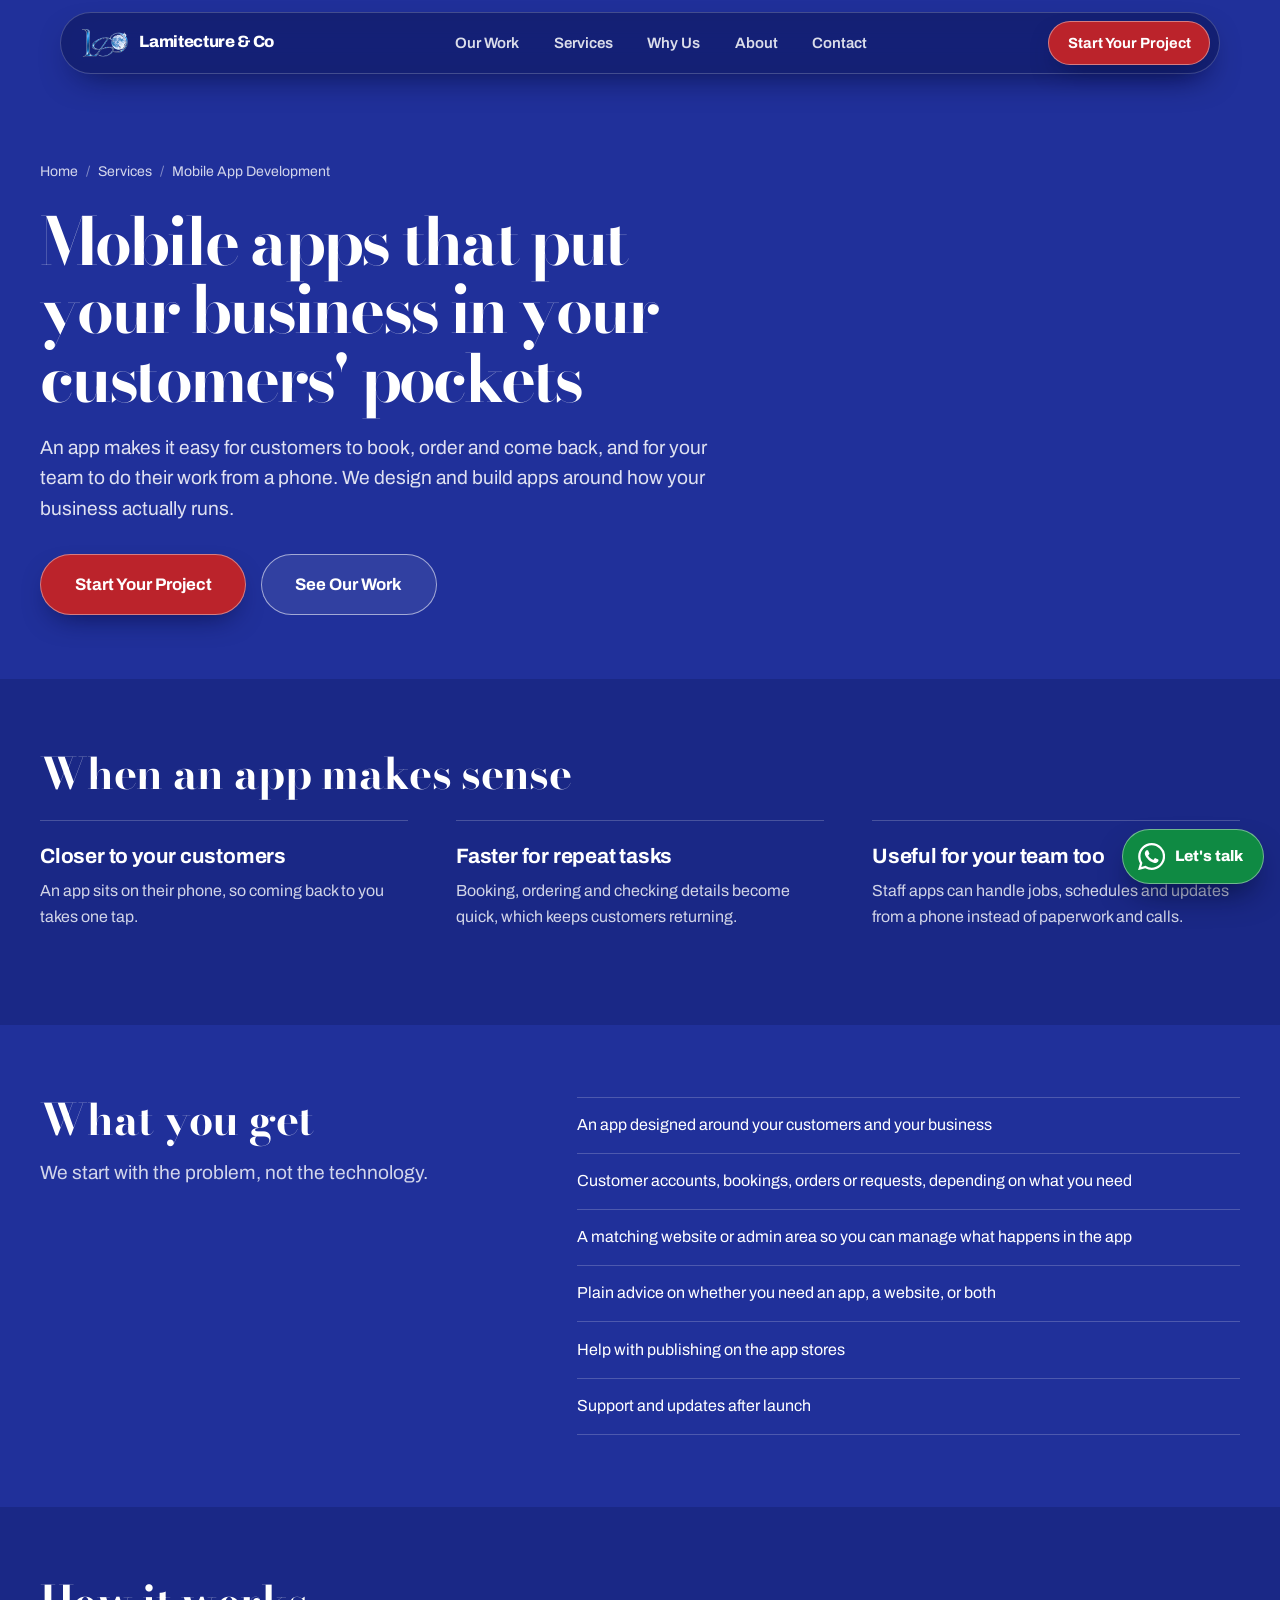
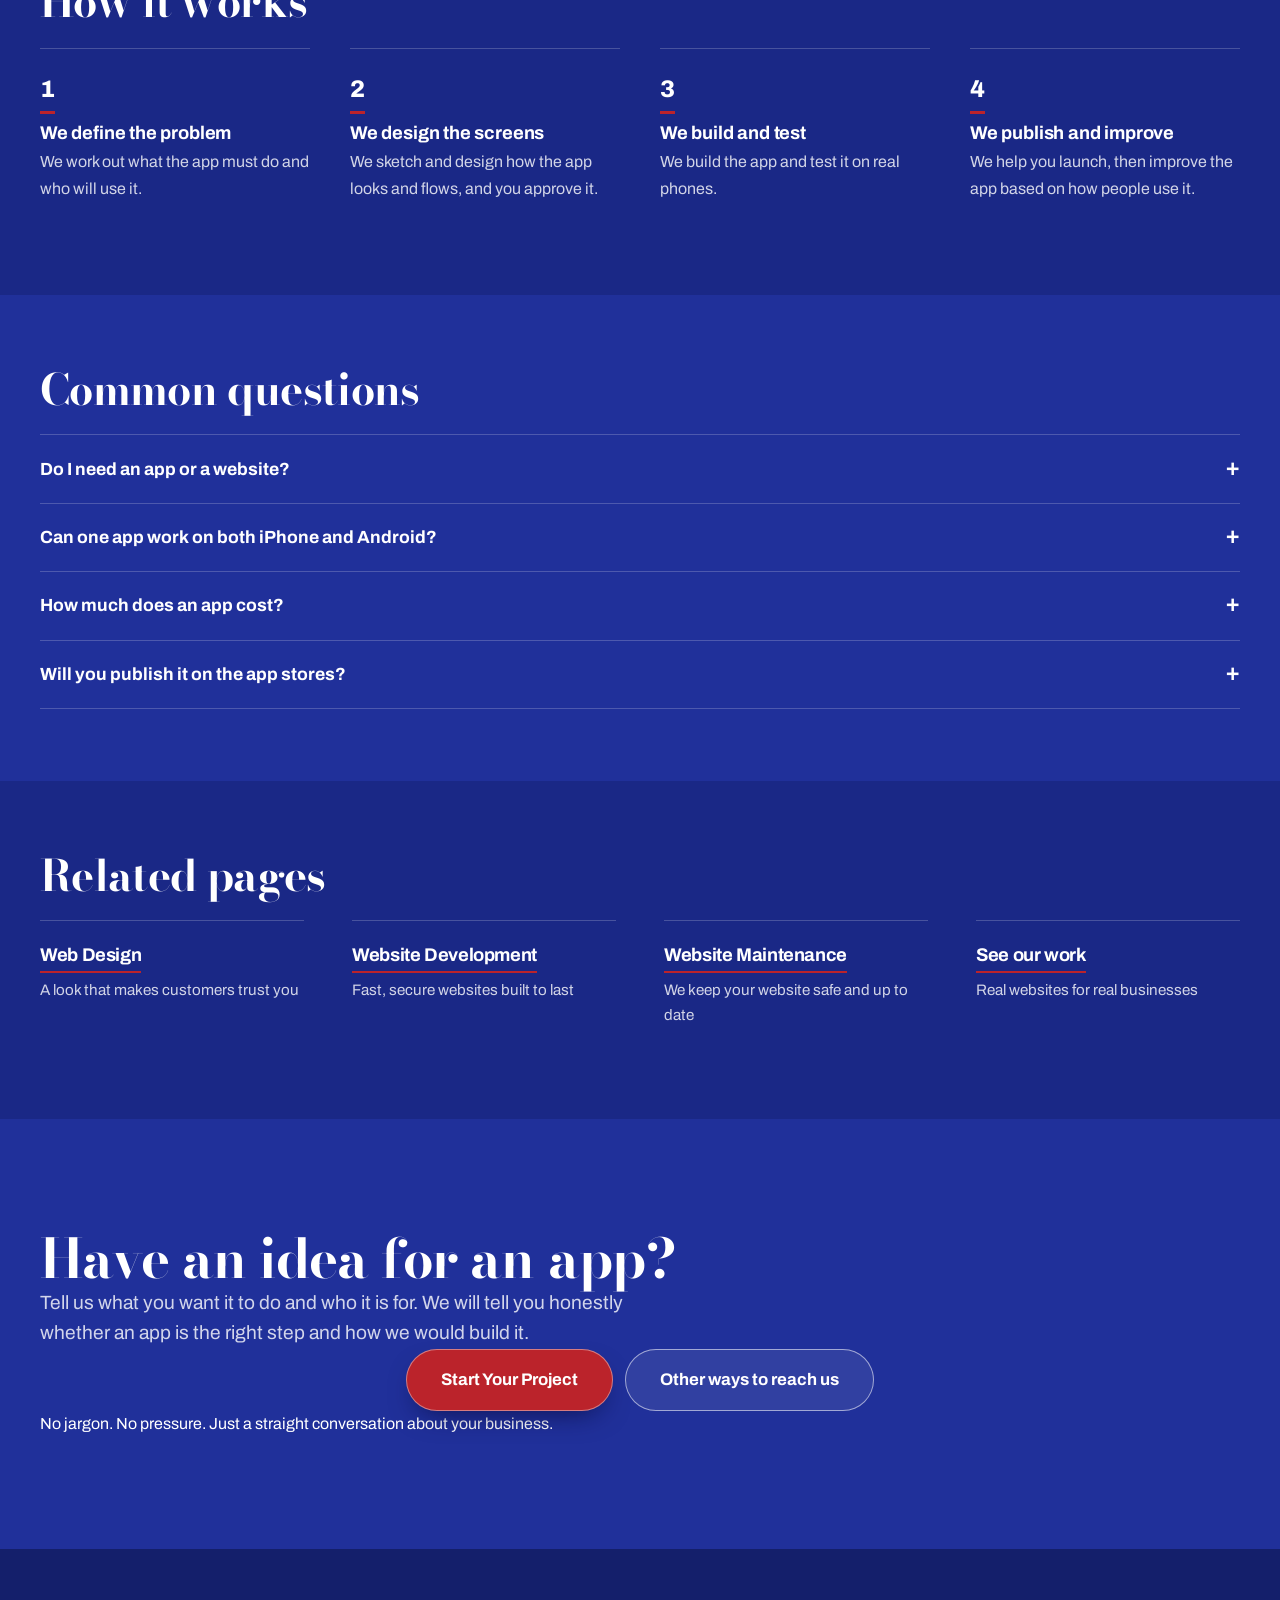
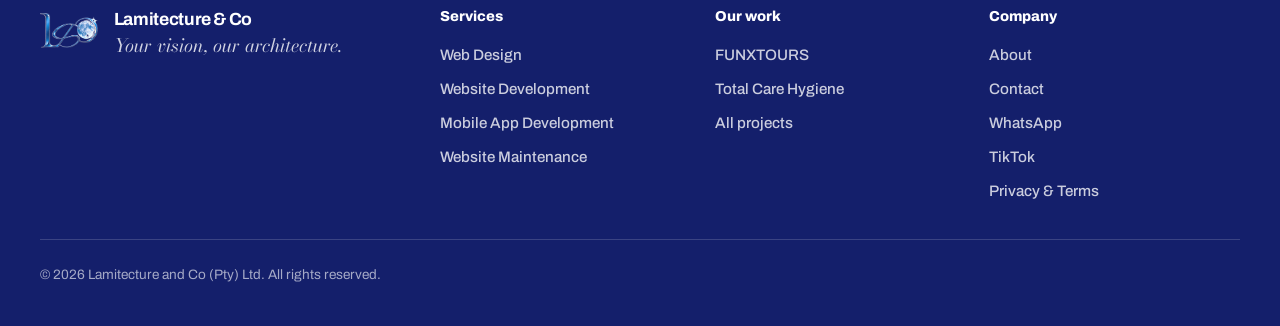
==== commit fd891f47: "Add files via upload" ====
--- a/services/mobile-app-development/index.html
+++ b/services/mobile-app-development/index.html
@@ -93,15 +93,6 @@
     <a href="/#contact">Contact</a>
   </nav>
   <a class="btn btn-red btn-sm nav-cta" href="/#contact">Start Your Project</a>
-  <button class="burger" id="burger" type="button" aria-label="Open menu" aria-expanded="false" aria-controls="menu"><span></span><span></span></button>
-  <div class="menu" id="menu">
-    <a href="/#work">Our Work</a>
-    <a href="/#services">Services</a>
-    <a href="/#why">Why Us</a>
-    <a href="/#about">About</a>
-    <a href="/#contact">Contact</a>
-    <a class="btn btn-red" href="/#contact">Start Your Project</a>
-  </div>
 </header>
 <main id="main">
 <section class="phero">
@@ -200,7 +191,13 @@
     <p class="footer-legal">&copy; <span id="year">2026</span> Lamitecture and Co (Pty) Ltd. All rights reserved.</p>
   </div>
 </footer>
-<a class="wa-float" href="https://wa.me/27687935150" target="_blank" rel="noopener noreferrer" aria-label="Chat with us on WhatsApp (opens in a new tab)"><svg viewBox="0 0 24 24" aria-hidden="true" focusable="false"><path d="M17.472 14.382c-.297-.149-1.758-.867-2.03-.967-.273-.099-.471-.148-.67.15-.197.297-.767.966-.94 1.164-.173.199-.347.223-.644.075-.297-.15-1.255-.463-2.39-1.475-.883-.788-1.48-1.761-1.653-2.059-.173-.297-.018-.458.13-.606.134-.133.298-.347.446-.52.149-.174.198-.298.298-.497.099-.198.05-.371-.025-.52-.075-.149-.669-1.612-.916-2.207-.242-.579-.487-.5-.669-.51-.173-.008-.371-.01-.57-.01-.198 0-.52.074-.792.372-.272.297-1.04 1.016-1.04 2.479 0 1.462 1.065 2.875 1.213 3.074.149.198 2.096 3.2 5.077 4.487.709.306 1.262.489 1.694.625.712.227 1.36.195 1.871.118.571-.085 1.758-.719 2.006-1.413.248-.694.248-1.289.173-1.413-.074-.124-.272-.198-.57-.347m-5.421 7.403h-.004a9.87 9.87 0 01-5.031-1.378l-.361-.214-3.741.982.998-3.648-.235-.374a9.86 9.86 0 01-1.51-5.26c.001-5.45 4.436-9.884 9.888-9.884 2.64 0 5.122 1.03 6.988 2.898a9.825 9.825 0 012.893 6.994c-.003 5.45-4.437 9.884-9.885 9.884m8.413-18.297A11.815 11.815 0 0012.05 0C5.495 0 .16 5.335.157 11.892c0 2.096.547 4.142 1.588 5.945L.057 24l6.305-1.654a11.882 11.882 0 005.683 1.448h.005c6.554 0 11.89-5.335 11.893-11.893a11.821 11.821 0 00-3.48-8.413Z"/></svg><span>WhatsApp</span></a>
+<nav class="dock" aria-label="Quick navigation">
+  <a href="/">Home</a>
+  <a href="/#work">Work</a>
+  <a href="/#services" class="is-active" aria-current="page">Services</a>
+  <a href="/#contact">Contact</a>
+</nav>
+<a class="wa-float" href="https://wa.me/27687935150" target="_blank" rel="noopener noreferrer" aria-label="Chat with us on WhatsApp (opens in a new tab)"><svg viewBox="0 0 24 24" aria-hidden="true" focusable="false"><path d="M17.472 14.382c-.297-.149-1.758-.867-2.03-.967-.273-.099-.471-.148-.67.15-.197.297-.767.966-.94 1.164-.173.199-.347.223-.644.075-.297-.15-1.255-.463-2.39-1.475-.883-.788-1.48-1.761-1.653-2.059-.173-.297-.018-.458.13-.606.134-.133.298-.347.446-.52.149-.174.198-.298.298-.497.099-.198.05-.371-.025-.52-.075-.149-.669-1.612-.916-2.207-.242-.579-.487-.5-.669-.51-.173-.008-.371-.01-.57-.01-.198 0-.52.074-.792.372-.272.297-1.04 1.016-1.04 2.479 0 1.462 1.065 2.875 1.213 3.074.149.198 2.096 3.2 5.077 4.487.709.306 1.262.489 1.694.625.712.227 1.36.195 1.871.118.571-.085 1.758-.719 2.006-1.413.248-.694.248-1.289.173-1.413-.074-.124-.272-.198-.57-.347m-5.421 7.403h-.004a9.87 9.87 0 01-5.031-1.378l-.361-.214-3.741.982.998-3.648-.235-.374a9.86 9.86 0 01-1.51-5.26c.001-5.45 4.436-9.884 9.888-9.884 2.64 0 5.122 1.03 6.988 2.898a9.825 9.825 0 012.893 6.994c-.003 5.45-4.437 9.884-9.885 9.884m8.413-18.297A11.815 11.815 0 0012.05 0C5.495 0 .16 5.335.157 11.892c0 2.096.547 4.142 1.588 5.945L.057 24l6.305-1.654a11.882 11.882 0 005.683 1.448h.005c6.554 0 11.89-5.335 11.893-11.893a11.821 11.821 0 00-3.48-8.413Z"/></svg><span>Let's talk</span></a>
 <script src="/assets/js/main.js" defer></script>
 </body>
 </html>
--- a/assets/css/main.css
+++ b/assets/css/main.css
@@ -25,6 +25,8 @@
   --serif:'Bodoni Moda','Bodoni 72',Didot,Georgia,'Times New Roman',serif;
   --line-soft:rgba(255,255,255,.08);
   --ease:cubic-bezier(.2,.7,.2,1);
+  --ease-lux:cubic-bezier(.22,1,.36,1);
+  --ease-cine:cubic-bezier(.16,1,.3,1);
   --sy:0;
   --tilt:0;
 }
@@ -56,7 +58,7 @@
 .skip:focus{top:1rem}
 
 /* ---------- type ---------- */
-h1,h2{font-family:var(--serif);font-weight:700;letter-spacing:-.015em;line-height:1.04;color:#fff}
+h1,h2{font-family:var(--serif);font-weight:700;letter-spacing:-.015em;line-height:1.04;color:#fff;text-wrap:balance}
 h3{font-family:var(--font);font-weight:700;letter-spacing:-.01em;line-height:1.25;color:#fff}
 h2{font-size:clamp(2.1rem,4.6vw,3.4rem)}
 h3{font-size:1.25rem}
@@ -64,24 +66,37 @@
 
 /* ---------- buttons ---------- */
 .btn{
+  position:relative;isolation:isolate;overflow:hidden;
   display:inline-flex;align-items:center;justify-content:center;gap:.6rem;
   min-height:3.1rem;padding:.85rem 1.7rem;
   border-radius:999px;font-weight:700;font-size:1rem;letter-spacing:0;
   white-space:nowrap;border:1.5px solid transparent;
-  transition:transform .3s var(--ease),box-shadow .3s var(--ease),background .3s,border-color .3s,color .3s;
-}
+  transition:transform .4s var(--ease-lux),box-shadow .4s var(--ease-lux),background .3s,border-color .3s,color .3s;
+}
+/* a soft band of light that sweeps across on hover */
+.btn::before{content:"";position:absolute;top:-10%;bottom:-10%;left:0;width:45%;z-index:-1;pointer-events:none;
+  background:linear-gradient(105deg,transparent,rgba(255,255,255,.38),transparent);transform:translateX(-160%) skewX(-20deg);transition:transform .7s var(--ease-lux)}
+.btn:hover::before{transform:translateX(330%) skewX(-20deg)}
+.btn:hover{transform:scale(1.03)}
 .btn svg{width:1.05em;height:1.05em;stroke:currentColor;fill:none;stroke-width:2;stroke-linecap:round;stroke-linejoin:round}
 /* the one action we want: tomato red, with a light edge so it stands out on blue */
 .btn-red{background:var(--tomato);color:#fff;border-color:rgba(255,255,255,.4);box-shadow:0 12px 28px -12px rgba(6,10,60,.8)}
-.btn-red:hover{background:var(--tomato-deep);border-color:#fff;transform:translateY(-2px);box-shadow:0 18px 34px -12px rgba(6,10,60,.9)}
+.btn-red:hover{border-color:#fff;box-shadow:0 0 38px rgba(187,35,43,.55),0 14px 30px -12px rgba(6,10,60,.9)}
 /* white buttons */
 .btn-blue,.btn-light{background:#fff;color:var(--royal);box-shadow:0 12px 28px -14px rgba(6,10,60,.8)}
-.btn-blue:hover,.btn-light:hover{background:#e9edff;transform:translateY(-2px);box-shadow:0 18px 34px -14px rgba(6,10,60,.9)}
+.btn-blue::before,.btn-light::before{background:linear-gradient(105deg,transparent,rgba(32,48,154,.14),transparent)}
+.btn-blue:hover,.btn-light:hover{box-shadow:0 0 38px rgba(255,255,255,.35),0 14px 30px -14px rgba(6,10,60,.9)}
 /* outline */
 .btn-glass{background:rgba(255,255,255,.08);border-color:rgba(255,255,255,.55);color:#fff}
-.btn-glass:hover{transform:translateY(-2px);background:rgba(255,255,255,.18);border-color:#fff}
+.btn-glass:hover{background:rgba(255,255,255,.16);border-color:#fff;box-shadow:0 0 32px rgba(255,255,255,.18)}
 .btn-sm{min-height:2.55rem;padding:.55rem 1.15rem;font-size:.92rem}
 .btn-lg{min-height:3.5rem;padding:1rem 2.1rem;font-size:1.05rem}
+
+/* text links: a faint line at rest, a red underline that grows from the centre on hover */
+.text-link{font-weight:700;font-size:.95rem;color:#fff;padding-bottom:.2rem;
+  background:linear-gradient(var(--tomato),var(--tomato)) 50% 100%/0% 2px no-repeat,linear-gradient(rgba(255,255,255,.4),rgba(255,255,255,.4)) 0 100%/100% 1px no-repeat;
+  transition:background-size .3s var(--ease-lux)}
+.text-link:hover,a:hover > .text-link{background-size:100% 2px,100% 1px}
 
 /* ---------- navigation ---------- */
 .nav{
@@ -94,8 +109,9 @@
   border:1px solid var(--line);
   -webkit-backdrop-filter:blur(16px) saturate(140%);backdrop-filter:blur(16px) saturate(140%);
   box-shadow:0 14px 34px -16px rgba(4,8,50,.85);
-  transition:background .35s,border-color .35s;
-}
+  transition:transform .5s var(--ease-lux),background .35s,border-color .35s;
+}
+.nav.is-hidden{transform:translate(-50%,-160%);transition:transform .5s var(--ease-lux)}
 .nav.scrolled{background:rgba(12,19,71,.95);border-color:var(--line-2)}
 .brand{display:flex;align-items:center;gap:.7rem;font-weight:800;letter-spacing:-.02em;font-size:1.02rem;white-space:nowrap;color:#fff}
 .brand img{height:28px;width:auto}
@@ -132,6 +148,23 @@
   .nav-cta{display:inline-flex}
   .burger,.menu{display:none}
 }
+
+/* ---------- bottom dock (phones) ---------- */
+.dock{
+  position:fixed;left:50%;bottom:calc(.75rem + env(safe-area-inset-bottom,0px));transform:translateX(-50%);z-index:65;
+  display:flex;gap:.15rem;width:min(26rem,calc(100% - 1.5rem));padding:.3rem;border-radius:999px;
+  background:rgba(12,19,71,.86);border:1px solid var(--line-2);
+  -webkit-backdrop-filter:blur(16px) saturate(140%);backdrop-filter:blur(16px) saturate(140%);
+  box-shadow:0 18px 40px -16px rgba(2,8,40,.9);
+}
+.dock a{flex:1;text-align:center;padding:.72rem .4rem;border-radius:999px;font-weight:700;font-size:.88rem;color:rgba(255,255,255,.82);transition:background .35s var(--ease-lux),color .35s}
+.dock a:hover{color:#fff}
+.dock a.is-active{background:#fff;color:var(--royal)}
+@media (max-width:899px){
+  body{padding-bottom:5.5rem}
+  .burger,.menu{display:none!important}
+}
+@media (min-width:900px){.dock{display:none}}
 
 /* ---------- footer ---------- */
 .footer{padding:3.5rem 0 2.5rem;background:var(--royal-deep);color:#fff}
@@ -163,6 +196,7 @@
 .wa-float:hover{transform:translateY(-3px);box-shadow:0 22px 38px -10px rgba(2,10,40,.85)}
 .wa-float svg{width:1.7rem;height:1.7rem;fill:currentColor}
 .wa-float span{display:none}
+@media (max-width:899px){.wa-float{bottom:calc(5.4rem + env(safe-area-inset-bottom,0px))}}
 @media (min-width:640px){
   .wa-float{padding:.8rem 1.25rem .8rem .95rem}
   .wa-float span{display:inline}
@@ -172,4 +206,6 @@
 @media (prefers-reduced-motion:reduce){
   html{scroll-behavior:auto}
   *,*::before,*::after{animation:none!important;transition:none!important}
-}
+  .reveal,.reveal-card{opacity:1!important;transform:none!important;filter:none!important}
+  .nav.is-hidden{transform:translateX(-50%)!important}
+}
--- a/assets/css/home.css
+++ b/assets/css/home.css
@@ -1,125 +1,186 @@
 /* ==========================================================
    Lamitecture & Co  |  homepage
-   The page reads like a blueprint: one royal blue sheet, white ink,
-   Bodoni Moda headlines and red only for the main action.
+   A royal blue blueprint: white ink, Bodoni Moda headlines,
+   red only for the main action. Real screenshots, no illustrations.
    ========================================================== */
 
-.section{position:relative;padding-block:clamp(3.5rem,9vw,6.5rem)}
-.section-head{max-width:46rem;margin:0 0 clamp(2rem,5vw,3.25rem)}
-.section-head h2{margin-bottom:.9rem}
+.section{position:relative;padding-block:clamp(4rem,10vw,7rem)}
+.section-head{max-width:44rem;margin-bottom:clamp(2rem,5vw,3rem)}
+.section-head h2{margin-bottom:.8rem}
 
-/* ---------- hero: drawn on a blueprint grid ---------- */
-.hero{
-  position:relative;overflow:clip;
-  padding:clamp(8.5rem,15vw,12rem) 0 clamp(3rem,7vw,4.5rem);
-  border-bottom:1px solid var(--line);
+/* ================= HERO ================= */
+.hero{position:relative;overflow:clip;padding:clamp(7rem,12vw,9.5rem) 0 clamp(3rem,6vw,5rem);border-bottom:1px solid var(--line)}
+/* the blueprint sheet behind everything */
+.hero-atmos{
+  position:absolute;inset:0;pointer-events:none;
   background-image:
+    radial-gradient(60% 55% at 72% 38%,rgba(255,255,255,.16),transparent 70%),
     linear-gradient(rgba(255,255,255,.075) 1px,transparent 1px),
     linear-gradient(90deg,rgba(255,255,255,.075) 1px,transparent 1px),
     linear-gradient(rgba(255,255,255,.03) 1px,transparent 1px),
     linear-gradient(90deg,rgba(255,255,255,.03) 1px,transparent 1px);
-  background-size:96px 96px,96px 96px,24px 24px,24px 24px;
-  background-position:-1px -1px;
+  background-size:auto,96px 96px,96px 96px,24px 24px,24px 24px;
+  background-position:0 0,-1px -1px,-1px -1px,-1px -1px,-1px -1px;
+  -webkit-mask-image:linear-gradient(#000 55%,transparent);mask-image:linear-gradient(#000 55%,transparent);
 }
-.hero::after{content:"";position:absolute;inset:auto 0 0 0;height:45%;background:linear-gradient(rgba(32,48,154,0),var(--bg));pointer-events:none}
-.hero-inner{position:relative;z-index:1}
-.hero h1{font-size:clamp(2.45rem,9.4vw,6.6rem);line-height:1;letter-spacing:-.02em}
-@media (min-width:700px){.hero h1{max-width:13.5ch;line-height:.98}}
-.hero-sub{max-width:34rem;margin-top:1.6rem;font-size:clamp(1.1rem,1.8vw,1.3rem);line-height:1.55;color:var(--on-blue)}
-.hero-cta{display:flex;flex-wrap:wrap;gap:.8rem;margin-top:2.1rem}
-.hero-cta .btn{min-height:3.35rem;padding-inline:1.9rem}
+.hero-grid{position:relative;z-index:1;display:grid;gap:3rem;align-items:center}
+.hero h1{font-size:clamp(2.45rem,9.4vw,5.4rem);line-height:1;letter-spacing:-.02em}
+.hero h1 .ln{display:block}
+.hero-sub{max-width:30rem;margin-top:1.4rem;font-size:clamp(1.05rem,1.6vw,1.22rem);line-height:1.6;color:var(--on-blue)}
+.hero-cta{display:flex;flex-wrap:wrap;gap:.7rem;margin-top:2rem}
+.hero-cta .btn{min-height:3.3rem;padding-inline:1.8rem}
 
-/* proof: the real businesses, right under the promise */
-.hero-proof{display:flex;flex-wrap:wrap;align-items:center;gap:1rem 1.4rem;margin-top:clamp(2.8rem,6vw,4rem);padding-top:1.4rem;border-top:1px solid var(--line)}
-.hero-proof p{font-size:.95rem;color:var(--muted);font-weight:600}
-.hero-proof ul{display:flex;flex-wrap:wrap;gap:.8rem}
-.proof{display:grid;place-items:center;height:3.6rem;padding:.35rem 1rem;border-radius:12px;border:1px solid var(--line)}
-.proof img{height:2.8rem;width:auto}
+/* proof right under the promise */
+.hero-proof{display:flex;flex-wrap:wrap;align-items:center;gap:.9rem 1.2rem;margin-top:2.4rem;padding-top:1.3rem;border-top:1px solid var(--line)}
+.hero-proof p{font-size:.92rem;color:var(--muted);font-weight:600}
+.hero-proof ul{display:flex;gap:.7rem}
+.proof{display:grid;place-items:center;height:3.3rem;padding:.3rem .9rem;border-radius:12px;border:1px solid var(--line);transition:border-color .3s}
+.proof img{height:2.6rem;width:auto}
 .proof-fx{background:#000}
 .proof-tc{background:#fff}
 .proof:hover{border-color:#fff}
 
-/* ---------- our work: big real screenshots, no boxes ---------- */
-.work{background:var(--bg-2)}
-.work-card{position:relative;display:grid;gap:1.6rem;margin-bottom:clamp(3.5rem,8vw,5.5rem)}
-.work-card:last-of-type{margin-bottom:0}
-.work-text h3{font-family:var(--serif);font-size:clamp(2.1rem,3.8vw,3.1rem);font-weight:700;letter-spacing:-.015em;line-height:1.02;margin-bottom:.9rem}
-.work-text > p:not(.work-url){color:var(--muted);font-size:1.05rem;line-height:1.65;max-width:32rem}
-.chips{display:flex;flex-wrap:wrap;gap:.5rem;margin:1.3rem 0 1.6rem}
-.chips li{padding:.35rem .85rem;border-radius:999px;font-size:.85rem;font-weight:600;color:#fff;border:1px solid var(--line-2)}
-.work-link{position:static;min-height:3.2rem;padding-inline:1.8rem}
-.work-link:hover{transform:none}
-/* the whole project is clickable, opening the live site in a new tab */
-.work-link::after{content:"";position:absolute;inset:0;z-index:5}
-.work-card:hover .browser,.work-card:focus-within .browser{box-shadow:0 0 0 2px #fff,0 36px 70px -28px rgba(2,8,50,.9)}
-.work-url{margin-top:1rem;font-size:.9rem;color:var(--muted);font-weight:600}
-@media (min-width:980px){
-  .work-card{grid-template-columns:1.6fr 1fr;align-items:center;gap:3.5rem}
-  .work-card-flip{grid-template-columns:1fr 1.6fr}
-  .work-card-flip .work-shot{order:2}
+/* floating architecture: glow, glass, then two real websites */
+.hero-stage{position:relative;display:none;aspect-ratio:16/12}
+.stage-glow{position:absolute;inset:6% 0 0 8%;border-radius:50%;background:radial-gradient(closest-side,rgba(255,255,255,.3),rgba(150,170,255,.12) 55%,transparent);filter:blur(28px)}
+.stage-glass{position:absolute;left:6%;top:14%;width:72%;height:74%;border-radius:24px;background:rgba(255,255,255,.07);border:1px solid rgba(255,255,255,.2);-webkit-backdrop-filter:blur(6px);backdrop-filter:blur(6px)}
+.panel{position:absolute;margin:0;transition:transform .8s var(--ease-lux)}
+.panel .browser{box-shadow:0 40px 80px -30px rgba(2,8,45,.95),0 0 0 1px rgba(255,255,255,.12)}
+.panel-back{--o:.92;right:0;top:2%;width:64%;opacity:var(--o)}
+.panel-front{left:0;bottom:6%;width:78%}
+.hero-stage:hover .panel-front{transform:translateY(-8px)}
+.hero-stage:hover .panel-back{transform:translateY(6px)}
+@media (min-width:1000px){
+  .hero-grid{grid-template-columns:45fr 55fr;gap:2.5rem}
+  .hero h1{font-size:clamp(2.6rem,3.85vw,4.4rem)}
+  .hero h1 .ln{white-space:nowrap}
+  .hero-stage{display:block}
+  .hero{min-height:min(100svh,62rem);display:grid;align-items:center}
 }
 
-/* ---------- services ---------- */
-.services-grid{display:grid;gap:2.5rem}
-.services-intro h2{margin-bottom:1rem}
-.services-intro .btn{margin-top:1.6rem}
-.svc-list{border-bottom:1px solid var(--line)}
-.svc{padding:1.6rem 0;border-top:1px solid var(--line)}
-.svc h3{margin-bottom:.4rem;font-size:1.35rem}
-.svc p{color:var(--muted);max-width:34rem}
-@media (min-width:960px){
-  .services-grid{grid-template-columns:5fr 7fr;gap:5rem;align-items:start}
-  .services-intro{position:sticky;top:7rem}
+/* phones: headline up top, buttons low where the thumb rests */
+@media (max-width:999px){
+  .hero{padding-top:6.5rem;padding-bottom:2rem}
+  .hero-copy{display:flex;flex-direction:column;min-height:calc(100svh - 14rem)}
+  .hero-cta{margin-top:auto;padding-top:2rem}
+  .hero-proof{margin-top:1.6rem}
+}
+@media (max-width:599px){
+  .hero-cta{flex-wrap:nowrap;gap:.6rem}
+  .hero-cta .btn{flex:1 1 0;min-width:0;min-height:3.1rem;padding-inline:.7rem;font-size:.92rem}
+}
+@media (max-width:380px){.hero-cta .btn{padding-inline:.45rem;font-size:.84rem}}
+
+/* ================= WEBSITES WE'VE BUILT (65 / 35) ================= */
+.work{background:var(--bg-2)}
+.work-rail{display:grid;gap:2.5rem}
+.project-shot{display:block;border-radius:18px}
+.project-shot .browser{transition:box-shadow .6s var(--ease-lux)}
+.project-shot:hover .browser{box-shadow:0 0 0 2px #fff,0 36px 70px -28px rgba(2,8,50,.95)}
+.project .shot{transition:transform 1s var(--ease-lux),filter 1.2s var(--ease-lux),opacity 1.2s var(--ease-lux)}
+.project-shot:hover .shot{transform:scale(1.04)}
+.project-info{display:flex;flex-wrap:wrap;align-items:flex-end;justify-content:space-between;gap:1rem 1.5rem;margin-top:1.3rem}
+.project h3{font-family:var(--serif);font-size:clamp(1.8rem,3vw,2.6rem);font-weight:700;letter-spacing:-.015em;line-height:1.05}
+.project-meta{color:var(--muted);margin-top:.25rem}
+.project-links{display:flex;align-items:center;flex-wrap:wrap;gap:.6rem 1.2rem}
+@media (min-width:1000px){
+  .work-rail{grid-template-columns:65fr 35fr;align-items:start;gap:2.5rem}
+  .project-side .project-info{flex-direction:column;align-items:flex-start}
+}
+/* phones and tablets: swipe through the projects */
+@media (max-width:999px){
+  .work-rail{display:flex;gap:1rem;overflow-x:auto;scroll-snap-type:x mandatory;margin-inline:-1.25rem;padding:0 1.25rem 1rem;scroll-padding-inline:1.25rem;scrollbar-width:none}
+  .work-rail::-webkit-scrollbar{display:none}
+  .project{flex:0 0 86%;scroll-snap-align:start}
+  .project-info{flex-direction:column;align-items:flex-start}
 }
 
-/* ---------- why us ---------- */
-.why-feature{display:grid;gap:2rem;align-items:center;padding-bottom:3rem;border-bottom:1px solid var(--line)}
-.why-feature h3{font-family:var(--serif);font-size:clamp(1.9rem,3.2vw,2.6rem);font-weight:700;letter-spacing:-.015em;line-height:1.05;margin-bottom:.8rem}
-.why-feature p{color:var(--muted);font-size:1.08rem;max-width:30rem}
-.why-img{width:100%;height:auto;border-radius:14px;border:1px solid var(--line-2)}
-.why-list{display:grid;gap:2rem;margin-top:2.5rem}
-.why-list h3{font-size:1.25rem;margin-bottom:.45rem}
-.why-list p{color:var(--muted);max-width:30rem}
-@media (min-width:860px){
-  .why-feature{grid-template-columns:1fr 1.25fr;gap:4rem}
-  .why-list{grid-template-columns:repeat(2,1fr);gap:2.5rem 4rem}
+/* ================= STATEMENT (a pause) ================= */
+.statement{position:relative;overflow:clip;padding:clamp(5rem,14vw,10rem) 0;background:radial-gradient(60% 80% at 20% 50%,rgba(255,255,255,.12),transparent 70%),var(--royal-deep);border-block:1px solid var(--line)}
+.statement-text{font-size:clamp(2.4rem,6.4vw,5.6rem);line-height:1.02;letter-spacing:-.02em;max-width:16ch}
+
+/* ================= SERVICES: staggered blocks ================= */
+.blocks{display:grid;gap:1rem;align-items:start}
+.block{display:block;padding:1.6rem;border-radius:18px;background:rgba(255,255,255,.06);border:1px solid var(--line);transition:border-color .4s var(--ease-lux),background .4s var(--ease-lux),box-shadow .4s var(--ease-lux)}
+a.block:hover{border-color:#fff;background:rgba(255,255,255,.1);box-shadow:0 0 40px rgba(255,255,255,.1)}
+.block h3{font-size:1.3rem;margin-bottom:.5rem}
+.block p{color:var(--muted)}
+.block .text-link{display:inline-block;margin-top:1rem}
+@media (min-width:700px){.blocks{grid-template-columns:repeat(2,1fr)}.block:nth-child(even){margin-top:2.5rem}}
+@media (min-width:1000px){
+  .blocks{grid-template-columns:repeat(3,1fr)}
+  .block:nth-child(even){margin-top:0}
+  .block:nth-child(3n+2){margin-top:3rem}
+  .block:nth-child(3n){margin-top:6rem}
 }
 
-/* text links: white with a red underline */
-.svc-link,.work-more{font-weight:700;font-size:.95rem;color:#fff;border-bottom:2px solid var(--tomato);padding-bottom:.1rem}
-.svc-link{display:inline-block;margin-top:.8rem}
-.work-more{position:relative;z-index:6;display:inline-block;margin-top:.9rem}
-.svc-link:hover,.work-more:hover{border-bottom-color:#fff}
+/* ================= WHY ================= */
+.why{background:var(--bg-2)}
+.benefits{border-top:1px solid var(--line)}
+.benefits li{display:grid;gap:.3rem;padding:1.4rem 0;border-bottom:1px solid var(--line)}
+.benefits h3{font-size:1.25rem}
+.benefits p{color:var(--muted);max-width:40rem}
+@media (min-width:860px){.benefits li{grid-template-columns:19rem 1fr;align-items:baseline;gap:2rem}}
 
-/* ---------- about ---------- */
-.about{background:var(--bg-2)}
+/* ================= ABOUT ================= */
 .about-grid{display:grid;gap:2.5rem;align-items:center}
 .about-logo{background:#fefefe;border-radius:16px;padding:1.5rem;max-width:22rem;width:100%}
 .about-logo img{width:100%;height:auto}
-.about-lead{font-family:var(--serif);font-style:italic;font-weight:600;font-size:clamp(2rem,4vw,3rem);line-height:1.1;margin-bottom:1.5rem;max-width:18ch}
-.about-copy p:not(.about-lead):not(.about-sign){color:var(--on-blue);font-size:1.06rem;line-height:1.75;margin-bottom:1.05rem;max-width:36rem}
-.about-sign{margin-top:1.5rem;font-family:var(--serif);font-style:italic;font-size:1.45rem;color:#fff;display:inline-block;border-bottom:2px solid var(--tomato)}
+.about-copy h2{font-size:clamp(2.2rem,4.6vw,3.8rem);max-width:15ch;margin-bottom:1.3rem}
+.about-copy p:not(.about-sign){color:var(--on-blue);font-size:1.06rem;line-height:1.7;max-width:34rem}
+.about-sign{margin-top:1.4rem;font-family:var(--serif);font-style:italic;font-size:1.4rem;color:#fff;display:inline-block;border-bottom:2px solid var(--tomato)}
 @media (min-width:900px){.about-grid{grid-template-columns:4fr 7fr;gap:5rem}}
 
-/* ---------- call to action: one deep blue band ---------- */
-.section.cta{padding-block:0;background:var(--royal-deep);border-block:1px solid var(--line)}
-.cta-panel{display:grid;gap:1.6rem;padding-block:clamp(3.5rem,8vw,6rem)}
-.cta-panel h2{font-size:clamp(2.3rem,5.2vw,4rem);line-height:1.02;max-width:15ch}
-.cta-side .lede{color:var(--on-blue);margin-bottom:1.6rem}
-.cta-buttons{display:flex;flex-wrap:wrap;gap:.8rem}
-.cta-note{margin-top:1.3rem;font-size:.92rem;color:rgba(255,255,255,.72)}
-@media (min-width:900px){.cta-panel{grid-template-columns:1.2fr 1fr;align-items:end;gap:4rem}}
+/* ================= FINAL CALL TO ACTION ================= */
+.finale{position:relative;overflow:clip;text-align:center;padding:clamp(5rem,13vw,9rem) 0;background:radial-gradient(70% 60% at 50% 0%,rgba(255,255,255,.2),transparent 70%),var(--royal-deep);border-block:1px solid var(--line)}
+.finale h2{font-size:clamp(2.6rem,7vw,6rem);line-height:1;max-width:14ch;margin:0 auto 1.2rem}
+.finale .lede{margin:0 auto 2rem}
+.cta-buttons{display:flex;flex-wrap:wrap;gap:.8rem;justify-content:center}
 
-/* ---------- contact: one clean list ---------- */
+/* ================= CONTACT ================= */
 .contact{padding-bottom:clamp(3.5rem,8vw,6rem)}
 .contact-list{border-bottom:1px solid var(--line)}
-.contact-list a{display:grid;gap:.2rem;padding:1.25rem .25rem;border-top:1px solid var(--line);transition:background .25s}
+.contact-list a{display:grid;gap:.2rem;padding:1.25rem .25rem;border-top:1px solid var(--line);transition:background .3s}
 .contact-list a:hover{background:rgba(255,255,255,.06)}
 .c-name{font-weight:700;font-size:1.1rem}
 .c-value{color:var(--on-blue);overflow-wrap:anywhere}
-.c-action{justify-self:start;margin-top:.4rem;font-weight:700;font-size:.95rem;border-bottom:2px solid var(--tomato);padding-bottom:.1rem}
-.contact-list a:hover .c-action{border-bottom-color:#fff}
+.c-action{justify-self:start;margin-top:.4rem;font-weight:700;font-size:.95rem;padding-bottom:.2rem;
+  background:linear-gradient(var(--tomato),var(--tomato)) 50% 100%/100% 2px no-repeat;transition:background-size .3s var(--ease-lux)}
+.contact-list a:hover .c-action{background-size:40% 2px}
 @media (min-width:760px){
   .contact-list a{grid-template-columns:10rem 1fr auto;align-items:center;gap:1.5rem;padding:1.35rem .5rem}
   .c-action{justify-self:end;margin-top:0}
 }
+
+/* ================= MOTION =================
+   Only while JavaScript runs (html.js), so nothing is ever hidden without it.
+   One load sequence, gentle reveals on scroll, hovers. All off for reduced motion. */
+html.js .hero-atmos{animation:atmos .6s var(--ease-lux) both}
+html.js .hero h1 .ln{animation:lineIn .9s var(--ease-cine) both}
+html.js .hero h1 .ln:nth-child(1){animation-delay:.15s}
+html.js .hero h1 .ln:nth-child(2){animation-delay:.27s}
+html.js .hero h1 .ln:nth-child(3){animation-delay:.39s}
+html.js .hero-sub{animation:fadeBlur .8s var(--ease-cine) .6s both}
+html.js .hero-cta{animation:ctaIn .6s var(--ease-lux) .85s both}
+html.js .hero-proof{animation:fadeBlur .8s var(--ease-cine) 1s both}
+html.js .stage-glow{animation:fadeBlur 1.1s var(--ease-lux) .2s both}
+html.js .stage-glass{animation:floatIn .9s var(--ease-lux) .4s both}
+html.js .panel-back{animation:floatIn .9s var(--ease-lux) .5s both}
+html.js .panel-front{animation:floatIn .9s var(--ease-lux) .6s both}
+@keyframes atmos{from{opacity:0;filter:blur(20px)}to{opacity:1;filter:blur(0)}}
+@keyframes lineIn{from{opacity:0;transform:translateY(30px);filter:blur(12px)}to{opacity:1;transform:none;filter:blur(0)}}
+@keyframes fadeBlur{from{opacity:0;filter:blur(10px)}to{opacity:1;filter:blur(0)}}
+@keyframes ctaIn{from{opacity:0;transform:scale(.96)}to{opacity:1;transform:none}}
+@keyframes floatIn{from{opacity:0;transform:translateY(40px)}to{opacity:var(--o,1);transform:none}}
+
+html.js .reveal{opacity:0;transform:translateY(24px);filter:blur(10px);transition:opacity .9s var(--ease-lux),transform .9s var(--ease-lux),filter .9s var(--ease-lux);transition-delay:var(--stagger,0ms)}
+html.js .reveal.in{opacity:1;transform:none;filter:none}
+html.js .statement-text.reveal{transform:scale(1.06)}
+html.js .statement-text.reveal.in{transform:none}
+html.js .reveal-card{opacity:0;transform:perspective(1200px) rotateX(8deg) translateY(60px);transition:opacity 1.2s var(--ease-lux),transform 1.2s var(--ease-lux);transition-delay:var(--stagger,0ms)}
+html.js .reveal-card.in{opacity:1;transform:none}
+html.js .project .shot:not(.is-loaded){filter:blur(16px);opacity:.6}
+@media (max-width:999px){
+  html.js .reveal{transform:translateY(16px)}
+  html.js .reveal-card{transform:translateY(40px)}
+}
